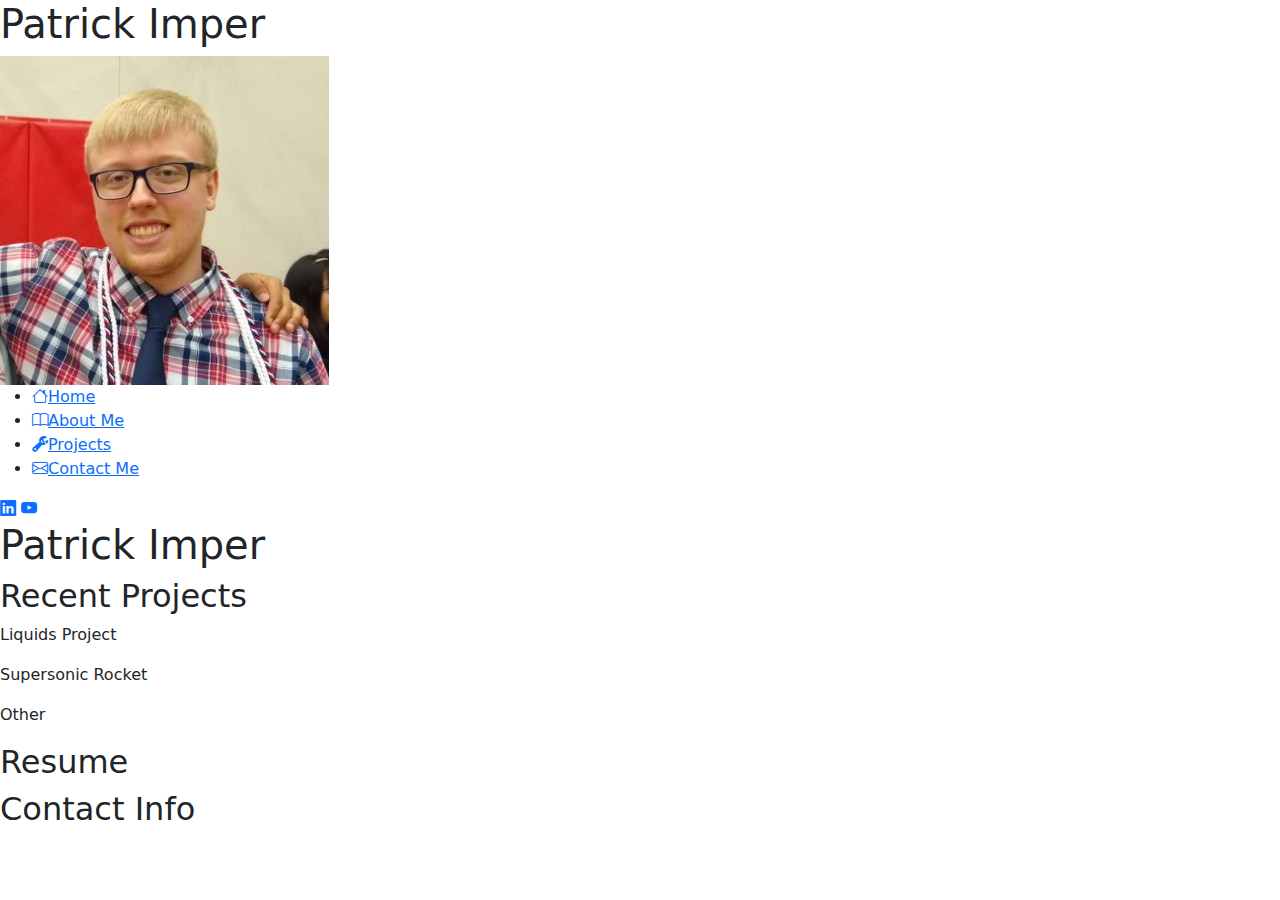
==== index.html @ b7984845 "a" ====
<!DOCTYPE html>
<html lang="en" dir="ltr">

  <!--Page Settings-->
  <head>
    <meta charset="utf-8">
    <meta content="width=device-width, initial-scale=1.0" name="viewport">

    <!-- Page Name-->
    <title>Patrick Imper Portfolio</title>

    <!-- ??? -->
    <meta content="" name="description">
    <meta content="" name="keywords">

    <!-- Main CSS -->
    <link href="css/website-style.css" rel="stylesheet">

    <!-- Prefab CSS Files -->
    <link href="assets/vendor/bootstrap/css/bootstrap.min.css" rel="stylesheet">
    <link href="assets/vendor/bootstrap-icons/bootstrap-icons.css" rel="stylesheet">

  </head>

  <!-- Begin Page Layout-->
  <body>

    <!-- Left Main Page Bar Header-->
    <header id="header">

      <!-- Name and Image -->
      <div class="header-body">
        <h1 class="header-name">Patrick Imper</h1>
        <img src="assets/images/profile-picture.jpg" class = "header-image">
      </div>

      <!-- Page Links Navigational Menu -->
      <nav id="menubar" class="header-menubar">
        <ul>
          <li><a href="index.html" class="header-menubar-home"><i class = "bi bi-house"></i>Home</a></li>
          <li><a href="#" class="header-menubar-aboutme"><i class = "bi bi-book"></i>About Me</a></li>
          <li><a href="#" class="header-menubar-projects"><i class = "bi bi-wrench-adjustable"></i>Projects</a></li>
          <li><a href="#" class="header-menubar-contactme"><i class = "bi bi-envelope"></i>Contact Me</a></li>
        </ul>
      </nav>

      <!-- Social-Media Navigational Links -->
      <div class="header-social-links">
        <a href="#"><i class = "bi bi-linkedin"></i></a>
        <a href="#"><i class = "bi bi-youtube"></i></a>
        <a href="#"><i class = "bi bi house"></i></a>
        <a href="#"><i class = "bi bi house"></i></a>
      </div>

    </header>

    <!-- Front Page Image Section -->
    <section id="frontpage-image" >
      <div class="frontpage-image">
        <h1>Patrick Imper</h1>
      </div>
    </section>

    <!-- Main Page Subsections -->
    <main id="main-text">
      <!-- Recent Projects Subsection-->
      <section id="recent-projects" class = "recent-projects">
        <h2>Recent Projects</h2>
        <!-- Liquids Project -->
        <div id = "liquids-project">
          <p>Liquids Project</p>
          <a href="liquidsproject.html" style=:"display:block" target="_blank"></a>
        </div>

        <!-- Supersonic Project -->
        <div id = "supersonic-project">
          <p>Supersonic Rocket</p>
          <a href="#" style=:"display:block" target="_blank"></a>
        </div>

        <!-- Other Project -->
        <div id = "other-project">
          <p>Other</p>
          <a href="#" style=:"display:block" target="_blank"></a>
        </div>
      </section>

      <!-- Resume -->
      <section id="resume" class = "resume">
        <h2>Resume</h2>
      </section>

      <!-- Contanct Info -->
      <section id="contact-info" class = "contact-info">
        <h2>Contact Info</h2>
      </section>

    </main>

    <!-- Prefab Javascript Files -->
    <script src="assets/vendor/bootstrap/js/bootstrap.bundle.min.js"></script>


  </body>

</html>
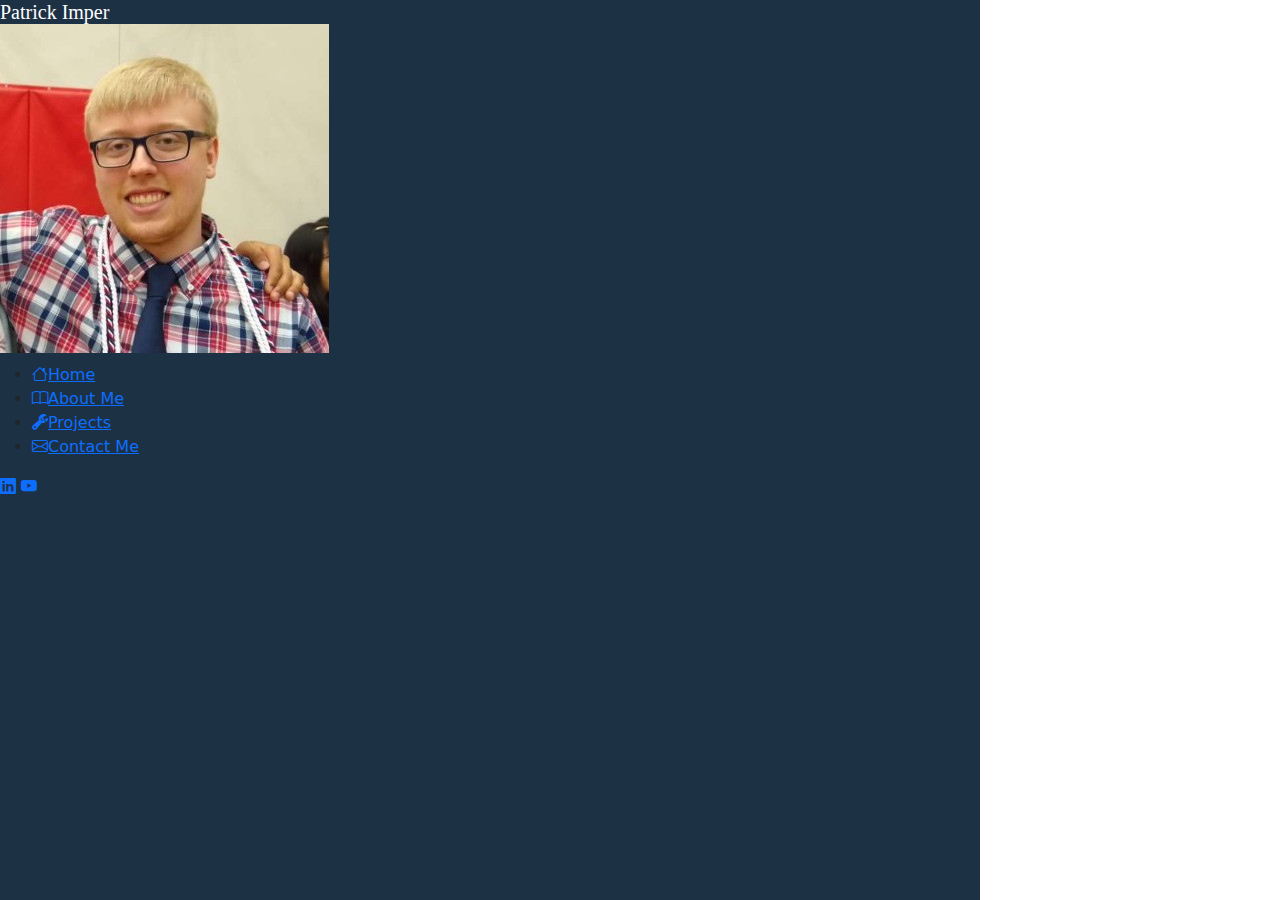
==== commit 1fb5ff6c: "Update index.html" ====
--- a/index.html
+++ b/index.html
@@ -14,7 +14,7 @@
     <meta content="" name="keywords">
 
     <!-- Main CSS -->
-    <link href="css/website-style.css" rel="stylesheet">
+    <link href="website-style.css" rel="stylesheet">
 
     <!-- Prefab CSS Files -->
     <link href="assets/vendor/bootstrap/css/bootstrap.min.css" rel="stylesheet">
--- a/website-style.css
+++ b/website-style.css
@@ -0,0 +1,73 @@
+
+
+body{
+  background-color: #4597DC;
+  font: Arial;
+}
+
+a{
+  color: #9CB3C6;
+  text-decoration: none;
+}
+
+a:hover{
+  color: #E7C2B3;
+  text-decoration: none;
+  text-shadow: 5px;
+}
+
+h1{
+  font-family: serif;
+}
+
+/* Left Main Page Bar CSS */
+#header{
+  position: fixed;
+  left: 0px;
+  top: 0px;
+  bottom: 0px;
+  right: 300px;
+  background-color: #1D3145
+}
+  #header .header-body h1{
+    font-family: cursive;
+    color: #FFFFFF;
+    font-size: 20px;
+    margin: auto;
+  }
+
+  #header .header-body img{
+    width: 50px auto;
+    margin: auto;
+    margin-bottom: 10px;
+  }
+
+  #header .menu-social-links{
+    margin: auto;
+  }
+
+#menubar{
+  margin: auto;
+}
+
+#menubar .header-menubar{
+  list-style: none;
+}
+
+/* Front Page Image CSS */
+#frontpage-image{
+  margin-left: 300px;
+}
+
+/* Main Page Body CSS */
+#main-text{
+  margin-left: 300px;
+}
+
+/* Liquids Project Image */
+#liquids-project{
+  content: url("assets/images/liquidsprojectimage.jpg");
+  width: 250px;
+  height: 150px;
+  vertical-align: middle;
+}
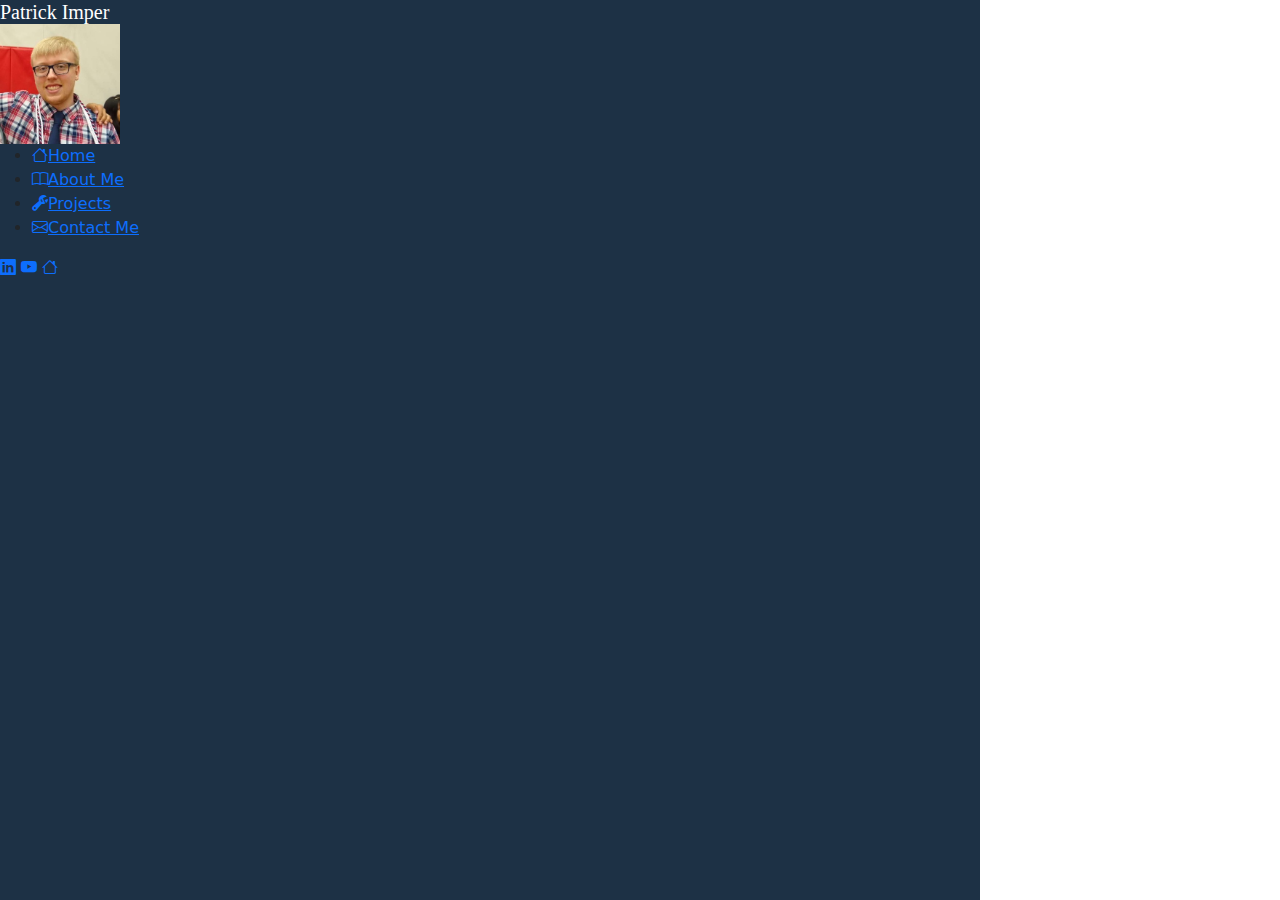
==== commit fdeaff12: "Update index.html" ====
--- a/index.html
+++ b/index.html
@@ -48,8 +48,7 @@
       <div class="header-social-links">
         <a href="#"><i class = "bi bi-linkedin"></i></a>
         <a href="#"><i class = "bi bi-youtube"></i></a>
-        <a href="#"><i class = "bi bi house"></i></a>
-        <a href="#"><i class = "bi bi house"></i></a>
+        <a href="#"><i class = "bi bi-house"></i></a>
       </div>
 
     </header>
--- a/website-style.css
+++ b/website-style.css
@@ -37,9 +37,8 @@
   }
 
   #header .header-body img{
-    width: 50px auto;
+    width: 120px;
     margin: auto;
-    margin-bottom: 10px;
   }
 
   #header .menu-social-links{
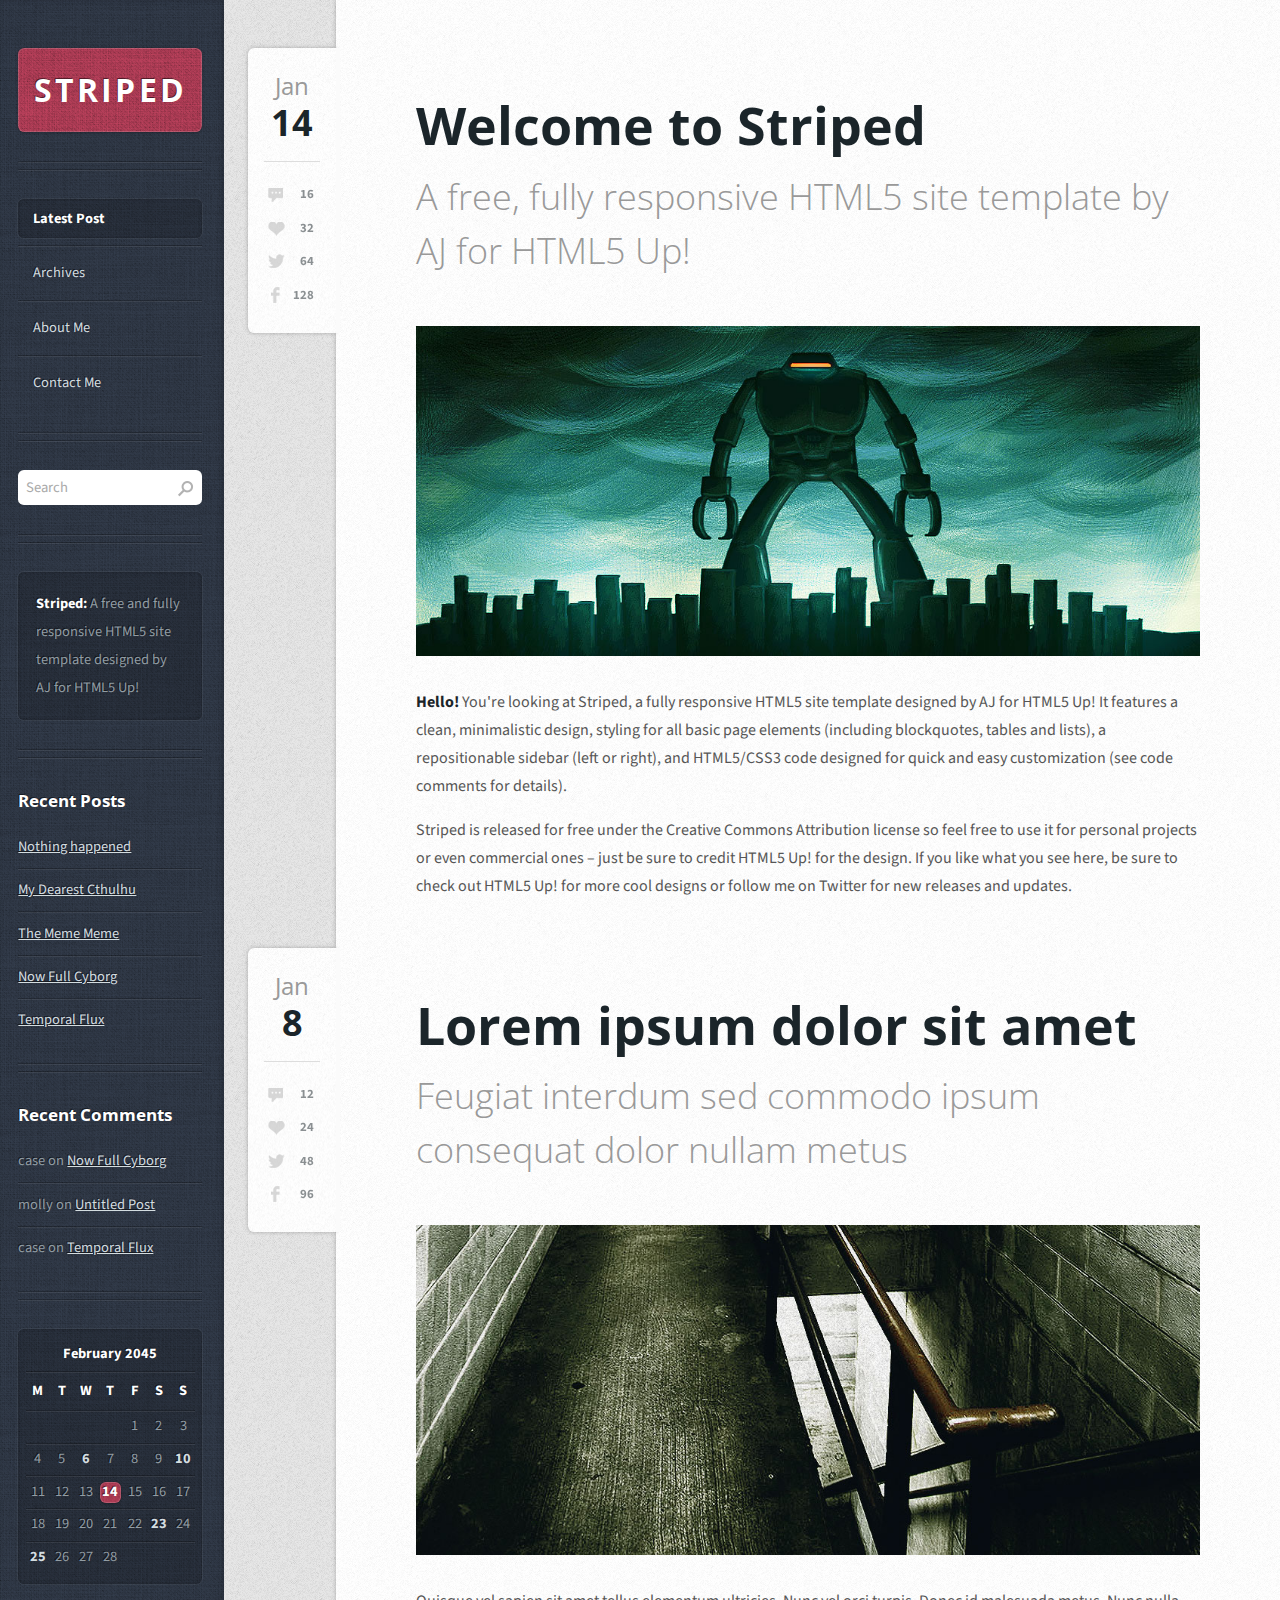
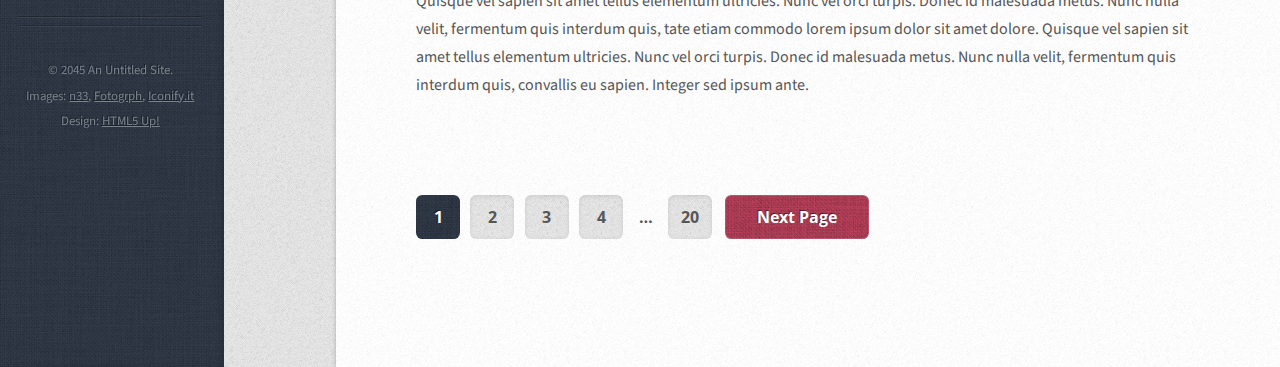
==== commit 928d314c: "a" ====
--- a/index.html
+++ b/index.html
@@ -1,105 +1,173 @@
-<!DOCTYPE html>
-<html lang="en" dir="ltr">
-
-  <!--Page Settings-->
-  <head>
-    <meta charset="utf-8">
-    <meta content="width=device-width, initial-scale=1.0" name="viewport">
-
-    <!-- Page Name-->
-    <title>Patrick Imper Portfolio</title>
-
-    <!-- ??? -->
-    <meta content="" name="description">
-    <meta content="" name="keywords">
-
-    <!-- Main CSS -->
-    <link href="website-style.css" rel="stylesheet">
-
-    <!-- Prefab CSS Files -->
-    <link href="assets/vendor/bootstrap/css/bootstrap.min.css" rel="stylesheet">
-    <link href="assets/vendor/bootstrap-icons/bootstrap-icons.css" rel="stylesheet">
-
-  </head>
-
-  <!-- Begin Page Layout-->
-  <body>
-
-    <!-- Left Main Page Bar Header-->
-    <header id="header">
-
-      <!-- Name and Image -->
-      <div class="header-body">
-        <h1 class="header-name">Patrick Imper</h1>
-        <img src="assets/images/profile-picture.jpg" class = "header-image">
-      </div>
-
-      <!-- Page Links Navigational Menu -->
-      <nav id="menubar" class="header-menubar">
-        <ul>
-          <li><a href="index.html" class="header-menubar-home"><i class = "bi bi-house"></i>Home</a></li>
-          <li><a href="#" class="header-menubar-aboutme"><i class = "bi bi-book"></i>About Me</a></li>
-          <li><a href="#" class="header-menubar-projects"><i class = "bi bi-wrench-adjustable"></i>Projects</a></li>
-          <li><a href="#" class="header-menubar-contactme"><i class = "bi bi-envelope"></i>Contact Me</a></li>
-        </ul>
-      </nav>
-
-      <!-- Social-Media Navigational Links -->
-      <div class="header-social-links">
-        <a href="#"><i class = "bi bi-linkedin"></i></a>
-        <a href="#"><i class = "bi bi-youtube"></i></a>
-        <a href="#"><i class = "bi bi-house"></i></a>
-      </div>
-
-    </header>
-
-    <!-- Front Page Image Section -->
-    <section id="frontpage-image" >
-      <div class="frontpage-image">
-        <h1>Patrick Imper</h1>
+<!DOCTYPE HTML>
+<html>
+<head>
+<title>Striped</title>
+<meta charset="utf-8">
+<link href="http://fonts.googleapis.com/css?family=Source+Sans+Pro:400,400italic,700|Open+Sans+Condensed:300,700" rel="stylesheet">
+<script src="js/jquery-1.8.3.min.js"></script>
+<script src="css/5grid/init.js?use=mobile,desktop,1200px,1000px&amp;mobileUI=1&amp;mobileUI.theme=none"></script>
+<noscript>
+<link rel="stylesheet" href="css/5grid/core.css">
+<link rel="stylesheet" href="css/5grid/core-desktop.css">
+<link rel="stylesheet" href="css/5grid/core-1200px.css">
+<link rel="stylesheet" href="css/5grid/core-noscript.css">
+<link rel="stylesheet" href="css/style.css">
+<link rel="stylesheet" href="css/style-desktop.css">
+<link rel="stylesheet" href="css/style-1200px.css">
+</noscript>
+</head>
+<body class="left-sidebar">
+<div id="wrapper">
+  <div id="content" class="mobileUI-main-content">
+    <div id="content-inner">
+      <article class="is-post is-post-excerpt">
+        <header>
+          <h2><a href="#">Welcome to Striped</a></h2>
+          <span class="byline">A free, fully responsive HTML5 site template by AJ for HTML5 Up!</span> </header>
+        <div class="info"> <span class="date"><span class="month">Jan<span>uary</span></span> <span class="day">14</span><span class="year">, 2045</span></span>
+          <ul class="stats">
+            <li><a href="#" class="link-icon24 link-icon24-1">16</a></li>
+            <li><a href="#" class="link-icon24 link-icon24-2">32</a></li>
+            <li><a href="#" class="link-icon24 link-icon24-3">64</a></li>
+            <li><a href="#" class="link-icon24 link-icon24-4">128</a></li>
+          </ul>
+        </div>
+        <a href="#" class="image image-full"><img src="images/n33-robot-invader.jpg" alt=""></a>
+        <p> <strong>Hello!</strong> You're looking at Striped, a fully responsive HTML5 site template designed by AJ for HTML5 Up! It features a clean, minimalistic design, styling for all basic page elements (including blockquotes, tables and lists), a repositionable sidebar (left or right), and HTML5/CSS3 code designed for quick and easy customization (see code comments for details). </p>
+        <p> Striped is released for free under the Creative Commons Attribution license so feel free to use it for personal projects or even commercial ones &ndash; just be sure to credit HTML5 Up! for the design. If you like what you see here, be sure to check out HTML5 Up! for more cool designs or follow me on Twitter for new releases and updates. </p>
+      </article>
+      <article class="is-post is-post-excerpt">
+        <header>
+          <h2><a href="#">Lorem ipsum dolor sit amet</a></h2>
+          <span class="byline">Feugiat interdum sed commodo ipsum consequat dolor nullam metus</span> </header>
+        <div class="info"> <span class="date"><span class="month">Jan<span>uary</span></span> <span class="day">8</span><span class="year">, 2045</span></span>
+          <ul class="stats">
+            <li><a href="#" class="link-icon24 link-icon24-1">12</a></li>
+            <li><a href="#" class="link-icon24 link-icon24-2">24</a></li>
+            <li><a href="#" class="link-icon24 link-icon24-3">48</a></li>
+            <li><a href="#" class="link-icon24 link-icon24-4">96</a></li>
+          </ul>
+        </div>
+        <a href="#" class="image image-full"><img src="images/fotogrph-dark-stairwell.jpg" alt=""></a>
+        <p> Quisque vel sapien sit amet tellus elementum ultricies. Nunc vel orci turpis. Donec id malesuada metus. Nunc nulla velit, fermentum quis interdum quis, tate etiam commodo lorem ipsum dolor sit amet dolore. Quisque vel sapien sit amet tellus elementum ultricies. Nunc vel orci turpis. Donec id malesuada metus. Nunc nulla velit, fermentum quis interdum quis, convallis eu sapien. Integer sed ipsum ante. </p>
+      </article>
+      <div class="pager">
+        <!--<a href="#" class="button previous">Previous Page</a>-->
+        <div class="pages"> <a href="#" class="active">1</a> <a href="#">2</a> <a href="#">3</a> <a href="#">4</a> <span>&hellip;</span> <a href="#">20</a> </div>
+        <a href="#" class="button next">Next Page</a> </div>
+    </div>
+  </div>
+  <div id="sidebar">
+    <div id="logo">
+      <h1 class="mobileUI-site-name">STRIPED</h1>
+    </div>
+    <nav id="nav" class="mobileUI-site-nav">
+      <ul>
+        <li class="current_page_item"><a href="#">Latest Post</a></li>
+        <li><a href="#">Archives</a></li>
+        <li><a href="#">About Me</a></li>
+        <li><a href="#">Contact Me</a></li>
+      </ul>
+    </nav>
+    <section class="is-search is-first">
+      <form method="post" action="#">
+        <input type="text" class="text" name="search" placeholder="Search">
+      </form>
+    </section>
+    <section class="is-text-style1">
+      <div class="inner">
+        <p> <strong>Striped:</strong> A free and fully responsive HTML5 site template designed by AJ for HTML5 Up! </p>
       </div>
     </section>
-
-    <!-- Main Page Subsections -->
-    <main id="main-text">
-      <!-- Recent Projects Subsection-->
-      <section id="recent-projects" class = "recent-projects">
-        <h2>Recent Projects</h2>
-        <!-- Liquids Project -->
-        <div id = "liquids-project">
-          <p>Liquids Project</p>
-          <a href="liquidsproject.html" style=:"display:block" target="_blank"></a>
-        </div>
-
-        <!-- Supersonic Project -->
-        <div id = "supersonic-project">
-          <p>Supersonic Rocket</p>
-          <a href="#" style=:"display:block" target="_blank"></a>
-        </div>
-
-        <!-- Other Project -->
-        <div id = "other-project">
-          <p>Other</p>
-          <a href="#" style=:"display:block" target="_blank"></a>
-        </div>
-      </section>
-
-      <!-- Resume -->
-      <section id="resume" class = "resume">
-        <h2>Resume</h2>
-      </section>
-
-      <!-- Contanct Info -->
-      <section id="contact-info" class = "contact-info">
-        <h2>Contact Info</h2>
-      </section>
-
-    </main>
-
-    <!-- Prefab Javascript Files -->
-    <script src="assets/vendor/bootstrap/js/bootstrap.bundle.min.js"></script>
-
-
-  </body>
-
-</html>
+    <section class="is-recent-posts">
+      <header>
+        <h2>Recent Posts</h2>
+      </header>
+      <ul>
+        <li><a href="#">Nothing happened</a></li>
+        <li><a href="#">My Dearest Cthulhu</a></li>
+        <li><a href="#">The Meme Meme</a></li>
+        <li><a href="#">Now Full Cyborg</a></li>
+        <li><a href="#">Temporal Flux</a></li>
+      </ul>
+    </section>
+    <section class="is-recent-comments">
+      <header>
+        <h2>Recent Comments</h2>
+      </header>
+      <ul>
+        <li>case on <a href="#">Now Full Cyborg</a></li>
+        <li>molly on <a href="#">Untitled Post</a></li>
+        <li>case on <a href="#">Temporal Flux</a></li>
+      </ul>
+    </section>
+    <section class="is-calendar">
+      <div class="inner">
+        <table>
+          <caption>
+          February 2045
+          </caption>
+          <thead>
+            <tr>
+              <th scope="col" title="Monday">M</th>
+              <th scope="col" title="Tuesday">T</th>
+              <th scope="col" title="Wednesday">W</th>
+              <th scope="col" title="Thursday">T</th>
+              <th scope="col" title="Friday">F</th>
+              <th scope="col" title="Saturday">S</th>
+              <th scope="col" title="Sunday">S</th>
+            </tr>
+          </thead>
+          <tbody>
+            <tr>
+              <td colspan="4" class="pad"><span>&nbsp;</span></td>
+              <td><span>1</span></td>
+              <td><span>2</span></td>
+              <td><span>3</span></td>
+            </tr>
+            <tr>
+              <td><span>4</span></td>
+              <td><span>5</span></td>
+              <td><a href="#">6</a></td>
+              <td><span>7</span></td>
+              <td><span>8</span></td>
+              <td><span>9</span></td>
+              <td><a href="#">10</a></td>
+            </tr>
+            <tr>
+              <td><span>11</span></td>
+              <td><span>12</span></td>
+              <td><span>13</span></td>
+              <td class="today"><a href="#">14</a></td>
+              <td><span>15</span></td>
+              <td><span>16</span></td>
+              <td><span>17</span></td>
+            </tr>
+            <tr>
+              <td><span>18</span></td>
+              <td><span>19</span></td>
+              <td><span>20</span></td>
+              <td><span>21</span></td>
+              <td><span>22</span></td>
+              <td><a href="#">23</a></td>
+              <td><span>24</span></td>
+            </tr>
+            <tr>
+              <td><a href="#">25</a></td>
+              <td><span>26</span></td>
+              <td><span>27</span></td>
+              <td><span>28</span></td>
+              <td class="pad" colspan="3"><span>&nbsp;</span></td>
+            </tr>
+          </tbody>
+        </table>
+      </div>
+    </section>
+    <div id="copyright">
+      <p> &copy; 2045 An Untitled Site.<br>
+        Images: <a href="http://n33.co">n33</a>, <a href="http://fotogrph.com">Fotogrph</a>, <a href="http://iconify.it">Iconify.it</a> Design: <a href="http://html5up.net/">HTML5 Up!</a> </p>
+    </div>
+  </div>
+</div>
+</body>
+</html>--- a/css/5grid/core.css
+++ b/css/5grid/core.css
@@ -0,0 +1,121 @@
+/*****************************************************************/
+/* 5grid 0.4.1 by n33.co | MIT+GPLv2 license licensed            */
+/* core.css: Core stylesheet                                     */
+/*****************************************************************/
+
+/**************************************************/
+/* Resets (by meyerweb.com/eric/tools/css/reset/) */
+/**************************************************/
+
+	html, body, div, span, applet, object, iframe, h1, h2, h3, h4, h5, h6, p, blockquote, pre, a, abbr, acronym, address, big, cite, code, del, dfn, em, img, ins, kbd, q, s, samp, small, strike, strong, sub, sup, tt, var, b, u, i, center, dl, dt, dd, ol, ul, li, fieldset, form, label, legend, table, caption, tbody, tfoot, thead, tr, th, td, article, aside, canvas, details, embed, figure, figcaption, footer, header, hgroup, menu, nav, output, ruby, section, summary, time, mark, audio, video {
+		margin: 0;
+		padding: 0;
+		border: 0;
+		font-size: 100%;
+		font: inherit;
+		vertical-align: baseline;
+	}
+
+	article, aside, details, figcaption, figure, footer, header, hgroup, menu, nav, section {
+		display: block;
+	}
+
+	body {
+		line-height: 1;
+	}
+
+	ol, ul {
+		list-style: none;
+	}
+
+	blockquote, q {
+		quotes: none;
+	}
+
+	blockquote:before, blockquote:after, q:before, q:after {
+		content: '';
+		content: none;
+	}
+
+	table {
+		border-collapse: collapse;
+		border-spacing: 0;
+	}
+
+/*********************/
+/* Grid              */
+/*********************/
+
+	.\35 grid .\31 2u { width: 100%; } .\35 grid .\31 1u { width: 91.5%; } .\35 grid .\31 0u { width: 83%; } .\35 grid .\39 u { width: 74.5%; } .\35 grid .\38 u { width: 66%; } .\35 grid .\37 u { width: 57.5%; } .\35 grid .\36 u { width: 49%; } .\35 grid .\35 u { width: 40.5%; } .\35 grid .\34 u { width: 32%; } .\35 grid .\33 u { width: 23.5%; } .\35 grid .\32 u { width: 15%; } .\35 grid .\31 u { width: 6.5%; }
+	
+	.\35 grid .\31 u, .\35 grid .\32 u, .\35 grid .\33 u, .\35 grid .\34 u, .\35 grid .\35 u, .\35 grid .\36 u, .\35 grid .\37 u, .\35 grid .\38 u, .\35 grid .\39 u, .\35 grid .\31 0u, .\35 grid .\31 1u, .\35 grid .\31 2u {
+		margin: 1% 0 1% 2%;
+		float: left;
+	}
+
+	.\35 grid:after {
+		content: '';
+		display: block;
+		clear: both;
+		height: 0;
+	}
+
+	.\35 grid-flush .\31 2u { width: 100% !important; } .\35 grid-flush .\31 1u { width: 91.6666666667% !important; } .\35 grid-flush .\31 0u { width: 83.3333333333% !important; } .\35 grid-flush .\39 u { width: 75% !important; } .\35 grid-flush .\38 u { width: 66.6666666667% !important; } .\35 grid-flush .\37 u { width: 58.3333333333% !important; } .\35 grid-flush .\36 u { width: 50% !important; } .\35 grid-flush .\35 u { width: 41.6666666667% !important; } .\35 grid-flush .\34 u { width: 33.3333333333% !important; } .\35 grid-flush .\33 u { width: 25% !important; } .\35 grid-flush .\32 u { width: 16.6666666667% !important; } .\35 grid-flush .\31 u { width: 8.3333333333% !important; }
+
+	.\35 grid-flush .\31 u, .\35 grid-flush .\32 u, .\35 grid-flush .\33 u, .\35 grid-flush .\34 u, .\35 grid-flush .\35 u, .\35 grid-flush .\36 u, .\35 grid-flush .\37 u, .\35 grid-flush .\38 u, .\35 grid-flush .\39 u, .\35 grid-flush .\31 0u, .\35 grid-flush .\31 1u, .\35 grid-flush .\31 2u {
+		margin: 0 !important;
+	}
+
+	.do-5grid .do-12u { width: 100%; } .do-5grid .do-11u { width: 91.5%; } .do-5grid .do-10u { width: 83%; } .do-5grid .do-9u { width: 74.5%; } .do-5grid .do-8u { width: 66%; } .do-5grid .do-7u { width: 57.5%; } .do-5grid .do-6u { width: 49%; } .do-5grid .do-5u { width: 40.5%; } .do-5grid .do-4u { width: 32%; } .do-5grid .do-3u { width: 23.5%; } .do-5grid .do-2u { width: 15%; } .do-5grid .do-1u { width: 6.5%; }
+	
+	.do-5grid .do-1u, .do-5grid .do-2u, .do-5grid .do-3u, .do-5grid .do-4u, .do-5grid .do-5u, .do-5grid .do-6u, .do-5grid .do-7u, .do-5grid .do-8u, .do-5grid .do-9u, .do-5grid .do-10u, .do-5grid .do-11u, .do-5grid .do-12u {
+		margin: 1% 0 1% 2%;
+		float: left;
+	}
+
+	.do-5grid:after {
+		content: '';
+		display: block;
+		clear: both;
+		height: 0;
+	}
+
+	.do-5grid-flush .do-12u { width: 100%; } .do-5grid-flush .do-11u { width: 91.6666666667%; } .do-5grid-flush .do-10u { width: 83.3333333333%; } .do-5grid-flush .do-9u { width: 75%; } .do-5grid-flush .do-8u { width: 66.6666666667%; } .do-5grid-flush .do-7u { width: 58.3333333333%; } .do-5grid-flush .do-6u { width: 50%; } .do-5grid-flush .do-5u { width: 41.6666666667%; } .do-5grid-flush .do-4u { width: 33.3333333333%; } .do-5grid-flush .do-3u { width: 25%; } .do-5grid-flush .do-2u { width: 16.6666666667%; } .do-5grid-flush .do-1u { width: 8.3333333333%; }
+
+	.do-5grid-flush .do-1u, .do-5grid-flush .do-2u, .do-5grid-flush .do-3u, .do-5grid-flush .do-4u, .do-5grid-flush .do-5u, .do-5grid-flush .do-6u, .do-5grid-flush .do-7u, .do-5grid-flush .do-8u, .do-5grid-flush .do-9u, .do-5grid-flush .do-10u, .do-5grid-flush .do-11u, .do-5grid-flush .do-12u {
+		margin: 0 !important;
+	}
+
+/*********************/
+/* Mobile            */
+/*********************/
+
+	#mobileUI-site-titlebar {
+		text-align: center;
+	}
+	
+	#mobileUI-site-nav-opener {
+		top: 0;
+		left: 0;
+	}
+	
+	#mobileUI-site-nav {
+	}
+
+		#mobileUI-site-nav-inner {
+		}
+	
+		.mobileUI-site-nav-link {
+			display: block;
+		}
+	
+		.mobileUI-site-nav-link .indent-1 { display: inline-block; width: 1em; }
+		.mobileUI-site-nav-link .indent-2 { display: inline-block; width: 2em; }
+		.mobileUI-site-nav-link .indent-3 { display: inline-block; width: 3em; }
+		.mobileUI-site-nav-link .indent-4 { display: inline-block; width: 4em; }
+		.mobileUI-site-nav-link .indent-5 { display: inline-block; width: 5em; }
+		.mobileUI-site-nav-link .indent-6 { display: inline-block; width: 6em; }
+		.mobileUI-site-nav-link .indent-7 { display: inline-block; width: 7em; }
+		.mobileUI-site-nav-link .indent-8 { display: inline-block; width: 8em; }
+		.mobileUI-site-nav-link .indent-9 { display: inline-block; width: 9em; }
+		.mobileUI-site-nav-link .indent-10 { display: inline-block; width: 10em; }--- a/css/5grid/core-desktop.css
+++ b/css/5grid/core-desktop.css
@@ -0,0 +1,31 @@
+/*****************************************************************/
+/* 5grid 0.4.1 by n33.co | MIT+GPLv2 license licensed            */
+/* core-desktop.css: Core (desktop) stylesheet                   */
+/*****************************************************************/
+
+.\35 grid .row:after { content: ''; display: block; clear: both; height: 0; } 
+.\35 grid .row > :first-child { margin-left: 0; } 
+.\35 grid .row:first-child > * { margin-top: 0; } 
+.\35 grid .row:last-child > * { margin-bottom: 0; }
+.\35 grid .offset-1u:first-child { margin-left: 8.5% !important; } 
+.\35 grid .offset-2u:first-child { margin-left: 17% !important; } 
+.\35 grid .offset-3u:first-child { margin-left: 25.5% !important; } 
+.\35 grid .offset-4u:first-child { margin-left: 34% !important; } 
+.\35 grid .offset-5u:first-child { margin-left: 42.5% !important; } 
+.\35 grid .offset-6u:first-child { margin-left: 51% !important; } 
+.\35 grid .offset-7u:first-child { margin-left: 59.5% !important; } 
+.\35 grid .offset-8u:first-child { margin-left: 68% !important; } 
+.\35 grid .offset-9u:first-child { margin-left: 76.5% !important; } 
+.\35 grid .offset-10u:first-child { margin-left: 85% !important; } 
+.\35 grid .offset-11u:first-child { margin-left: 93.5% !important; } 
+.\35 grid .offset-1u { margin-left: 10.5% !important; } 
+.\35 grid .offset-2u { margin-left: 19% !important; } 
+.\35 grid .offset-3u { margin-left: 27.5% !important; } 
+.\35 grid .offset-4u { margin-left: 36% !important; } 
+.\35 grid .offset-5u { margin-left: 44.5% !important; } 
+.\35 grid .offset-6u { margin-left: 53% !important; } 
+.\35 grid .offset-7u { margin-left: 61.5% !important; } 
+.\35 grid .offset-8u { margin-left: 70% !important; } 
+.\35 grid .offset-9u { margin-left: 78.5% !important; } 
+.\35 grid .offset-10u { margin-left: 87% !important; } 
+.\35 grid .offset-11u { margin-left: 95.5% !important; }--- a/css/5grid/core-1200px.css
+++ b/css/5grid/core-1200px.css
@@ -0,0 +1,13 @@
+/*****************************************************************/
+/* 5grid 0.4.1 by n33.co | MIT+GPLv2 license licensed            */
+/* core-1200px.css: 1200px                                       */
+/*****************************************************************/
+
+/*********************/
+/* 1200px            */
+/*********************/
+
+	.\35 grid-layout {
+		width: 1200px;
+		margin: 0 auto;
+	}--- a/css/5grid/core-noscript.css
+++ b/css/5grid/core-noscript.css
@@ -0,0 +1,64 @@
+/*****************************************************************/
+/* 5grid 0.4.1 by n33.co | MIT+GPLv2 license licensed            */
+/* noscript-1000px.css: Kludgey noscript stylesheet              */
+/*****************************************************************/
+
+/*********************/
+/* Base Grid         */
+/*********************/
+
+	.\35 grid-layout .\31 2u { width: 100%; } 
+	.\35 grid-layout .\31 1u { width: 91.5%; } 
+	.\35 grid-layout .\31 0u { width: 83%; } 
+	.\35 grid-layout .\39 u { width: 74.5%; } 
+	.\35 grid-layout .\38 u { width: 66%; }
+	.\35 grid-layout .\37 u { width: 57.5%; } 
+	.\35 grid-layout .\36 u { width: 49%; } 
+	.\35 grid-layout .\35 u { width: 40.5%; } 
+	.\35 grid-layout .\34 u { width: 32%; } 
+	.\35 grid-layout .\33 u { width: 23.5%; } 
+	.\35 grid-layout .\32 u { width: 15%; } 
+	.\35 grid-layout .\31 u { width: 6.5%; }
+
+	.\35 grid-layout .\31 u, .\35 grid-layout .\32 u, .\35 grid-layout .\33 u, .\35 grid-layout .\34 u, .\35 grid-layout .\35 u, .\35 grid-layout .\36 u, .\35 grid-layout .\37 u, .\35 grid-layout .\38 u, .\35 grid-layout .\39 u, .\35 grid-layout .\31 0u, .\35 grid-layout .\31 1u, .\35 grid-layout .\31 2u {
+		margin: 1% 0 1% 2%;
+		float: left;
+	}
+
+	.\35 grid-layout:after {
+		content: '';
+		display: block;
+		clear: both;
+		height: 0;
+	}
+
+/*********************/
+/* Desktop           */
+/*********************/
+
+	.\35 grid-layout .row:after { content: ''; display: block; clear: both; height: 0; } 
+	.\35 grid-layout .row > :first-child { margin-left: 0; } 
+	.\35 grid-layout .row:first-child > * { margin-top: 0; } 
+	.\35 grid-layout .row:last-child > * { margin-bottom: 0; }
+	.\35 grid-layout .offset-1u:first-child { margin-left: 8.5% !important; } 
+	.\35 grid-layout .offset-2u:first-child { margin-left: 17% !important; } 
+	.\35 grid-layout .offset-3u:first-child { margin-left: 25.5% !important; } 
+	.\35 grid-layout .offset-4u:first-child { margin-left: 34% !important; } 
+	.\35 grid-layout .offset-5u:first-child { margin-left: 42.5% !important; } 
+	.\35 grid-layout .offset-6u:first-child { margin-left: 51% !important; } 
+	.\35 grid-layout .offset-7u:first-child { margin-left: 59.5% !important; } 
+	.\35 grid-layout .offset-8u:first-child { margin-left: 68% !important; } 
+	.\35 grid-layout .offset-9u:first-child { margin-left: 76.5% !important; } 
+	.\35 grid-layout .offset-10u:first-child { margin-left: 85% !important; } 
+	.\35 grid-layout .offset-11u:first-child { margin-left: 93.5% !important; } 
+	.\35 grid-layout .offset-1u { margin-left: 10.5% !important; } 
+	.\35 grid-layout .offset-2u { margin-left: 19% !important; } 
+	.\35 grid-layout .offset-3u { margin-left: 27.5% !important; } 
+	.\35 grid-layout .offset-4u { margin-left: 36% !important; } 
+	.\35 grid-layout .offset-5u { margin-left: 44.5% !important; } 
+	.\35 grid-layout .offset-6u { margin-left: 53% !important; } 
+	.\35 grid-layout .offset-7u { margin-left: 61.5% !important; } 
+	.\35 grid-layout .offset-8u { margin-left: 70% !important; } 
+	.\35 grid-layout .offset-9u { margin-left: 78.5% !important; } 
+	.\35 grid-layout .offset-10u { margin-left: 87% !important; } 
+	.\35 grid-layout .offset-11u { margin-left: 95.5% !important; }--- a/css/style.css
+++ b/css/style.css
@@ -0,0 +1,724 @@
+/*
+	Striped 1.0 by HTML5 Up!
+	html5up.net | @n33co
+	Free for personal and commercial use under the CCA 3.0 license (html5up.net/license)
+*/
+
+/*********************************************************************************/
+/* Basic                                                                         */
+/*********************************************************************************/
+
+	*
+	{
+		-moz-box-sizing: border-box;
+		-webkit-box-sizing: border-box;
+		-o-box-sizing: border-box;
+		-ms-box-sizing: border-box;
+		box-sizing: border-box;
+	}
+
+	body, input, textarea
+	{
+		font-family: 'Source Sans Pro', sans-serif;
+		font-weight: 400;
+		color: #565656;
+	}
+
+	body
+	{
+		background-color: #e8e8e8;
+		background-image: url('images/bg2.png');
+	}
+
+	a
+	{
+		color: #c94663;
+	}
+
+	strong, b
+	{
+		font-weight: 700;
+		color: #1b252a;
+	}
+
+	h2,h3,h4,h5,h6
+	{
+		font-family: 'Open Sans Condensed', sans-serif;
+		font-weight: 700;
+		color: #1b252a;
+	}
+
+	h2 a, h4 a, h5 a, h6 a
+	{
+		text-decoration: none;
+		color: inherit;
+	}
+	
+	.byline
+	{
+		font-family: 'Open Sans Condensed', sans-serif;
+		font-weight: 300;
+		display: block;
+		margin-top: 1em;
+		color: #999;
+	}
+	
+	header
+	{
+		margin: 0 0 2em 0;
+	}
+	
+	blockquote
+	{
+		border-left: solid 5px #ddd;
+		padding: 1em 0 1em 2em;
+		font-style: italic;
+	}
+	
+	em, i
+	{
+		font-style: italic;
+	}
+	
+	hr
+	{
+		border: 0;
+		border-top: solid 1px #ddd;
+		padding: 1.5em 0 0 0;
+		margin: 1.75em 0 0 0;
+	}
+	
+	sub
+	{
+		position: relative;
+		top: 0.5em;
+		font-size: 0.8em;
+	}
+	
+	sup
+	{
+		position: relative;
+		top: -0.5em;
+		font-size: 0.8em;
+	}
+	
+	table
+	{
+		width: 100%;
+	}
+	
+	table.style1
+	{
+	}
+	
+		table.style1 tbody tr:nth-child(2n+2)
+		{
+			background: #f4f4f4;
+		}
+		
+		table.style1 td
+		{
+			padding: 0.5em 1em 0.5em 1em;
+		}
+		
+		table.style1 th
+		{
+			text-align: left;
+			font-weight: 700;
+			padding: 0.75em 1em 0.75em 1em;
+		}
+	
+		table.style1 thead
+		{
+			border-bottom: solid 1px #ddd;
+		}
+		
+		table.style1 tfoot
+		{
+			border-top: solid 1px #ddd;
+			background: #eee;
+		}
+		
+		table.style1 tbody
+		{
+		}
+
+	form
+	{
+	}
+	
+		form input,
+		form select,
+		form textarea
+		{
+			border-radius: 0.4em;
+			-webkit-appearance: none;
+			border: solid 1px #ddd;
+			padding: 0.5em;
+			width: 100%;
+		}
+
+		form input:focus,
+		form textarea:focus
+		{
+			box-shadow: 0px 0px 2px 2px #c94663;
+		}
+
+		form ::-webkit-input-placeholder
+		{
+			color: #aaa;
+		}
+
+		form :-moz-placeholder
+		{
+			color: #aaa;
+		}
+
+		form ::-moz-placeholder
+		{
+			color: #aaa;
+		}
+
+		form :-ms-input-placeholder
+		{
+			color: #aaa;
+		}
+		
+	br.clear
+	{
+		clear: both;
+	}
+	
+	p, ul, ol, dl, table
+	{
+		margin-bottom: 1em;
+	}
+	
+	section,
+	article
+	{
+		margin-bottom: 3em;
+	}
+	
+	section > :last-child,
+	article > :last-child
+	{
+		margin-bottom: 0;
+	}
+
+	section > .inner > :last-child,
+	article > .inner > :last-child
+	{
+		margin-bottom: 0;
+	}
+
+	section:last-child,
+	article:last-child
+	{
+		margin-bottom: 0;
+	}
+
+	.image
+	{
+		display: inline-block;
+	}
+	
+		.image img
+		{
+			display: block;
+			width: 100%;
+		}
+
+	.image-full
+	{
+		display: block;
+		width: 100%;
+		margin: 0 0 2em 0;
+	}
+	
+	.image-left
+	{
+		float: left;
+		margin: 0 2em 2em 0;
+	}
+	
+	.image-centered
+	{
+		display: block;
+		margin: 0 0 2em 0;
+	}
+
+		.image-centered img
+		{
+			margin: 0 auto;
+			width: auto;
+		}
+		
+	.button
+	{
+		background-color: #c94663;
+		background-image: url('images/bg1.png');
+		border-radius: 0.4em;
+		text-align: center;
+		box-shadow: inset 0px 0px 0px 1px rgba(255,255,255,0.15);
+		color: #fff;
+		font-family: 'Open Sans Condensed', sans-serif;
+		font-weight: 700;
+		text-decoration: none;
+		-moz-transition: background-color .25s ease-in-out, color .25s ease-in-out;
+		-webkit-transition: background-color .25s ease-in-out, color .25s ease-in-out;
+		-o-transition: background-color .25s ease-in-out, color .25s ease-in-out;
+		-ms-transition: background-color .25s ease-in-out, color .25s ease-in-out;
+		transition: background-color .25s ease-in-out, color .25s ease-in-out;
+		text-shadow: -1px -1px 0px rgba(0,0,0,0.5);
+	}
+
+		span.button
+		{
+			opacity: 0.35;
+			cursor: default;
+		}
+
+		a.button:hover,
+		input.button:hover
+		{
+			background-color: #d95673;
+		}
+		
+		a.button:active,
+		input.button:active
+		{
+			background-color: #b93653;
+		}
+	
+		.button-alt
+		{
+			background-color: #364050;
+			background-image: url('images/bg1.png');
+		}
+
+			a.button-alt:hover,
+			input.button-alt:hover
+			{
+				background-color: #465060;
+			}
+			
+			a.button-alt:active,
+			input.button-alt:active
+			{
+				background-color: #263040;
+			}
+	
+		.button-small
+		{
+		}
+		
+		.button-big
+		{
+		}
+		
+		.button-huge
+		{
+		}
+
+	ul.style1
+	{
+		list-style: disc;
+		padding-left: 1em;
+	}
+	
+		ul.style1 li
+		{
+			padding-left: 0.5em;
+		}
+	
+	ol.style1
+	{
+		list-style: decimal;
+		padding-left: 1.25em;
+	}
+
+		ol.style1 li
+		{
+			padding-left: 0.25em;
+		}
+
+	.link-icon24
+	{
+		position: relative;
+		padding-left: 30px;
+	}
+	
+		.link-icon24:before
+		{
+			content: '';
+			display: block;
+			position: absolute;
+			left: 0;
+			top: 50%;
+			margin-top: -12px;
+			width: 24px;
+			height: 24px;
+			background-image: url('images/sprites.png');
+		}
+	
+		.link-icon24-1:before		{ background-position: 0px 0px; }
+		.link-icon24-2:before		{ background-position: -24px 0px; }
+		.link-icon24-3:before		{ background-position: -48px 0px; }
+		.link-icon24-4:before		{ background-position: -72px 0px; }
+		.link-icon24-5:before		{ background-position: -96px 0px; }
+
+	.pager
+	{
+	}
+	
+		.pager .pages
+		{
+			display: inline-block;
+			font-family: 'Open Sans Condensed', sans-serif;
+			font-weight: 700;
+		}
+		
+			.pager .pages span
+			{
+				display: inline-block;
+				width: 1.5em;
+				text-align: center;
+				margin: 0 0.4em 0 0;
+			}
+	
+			.pager .pages a
+			{
+				cursor: pointer;
+				display: inline-block;
+				text-align: center;
+				text-decoration: none;
+				color: inherit;
+				background-color: #e8e8e8;
+				background-image: url('images/bg2.png');
+				color: #565656;
+				margin: 0 0.4em 0 0;
+				border-radius: 0.4em;
+				-moz-transition: background-color .25s ease-in-out;
+				-webkit-transition: background-color .25s ease-in-out;
+				-o-transition: background-color .25s ease-in-out;
+				-ms-transition: background-color .25s ease-in-out;
+				transition: background-color .25s ease-in-out;
+				box-shadow: inset 0 0.075em 0.25em 0 rgba(0,0,0,0.1);
+			}
+		
+			.pager .pages a:hover
+			{
+				background-color: #dadada;
+			}
+
+			.pager .pages a.active
+			{
+				background-color: #364050;
+				background-image: url('images/bg1.png');
+				color: #fff;
+				box-shadow: none;
+				text-shadow: -1px -1px 0px rgba(0,0,0,0.5);
+			}
+
+/*********************************************************************************/
+/* Section/Article Types                                                         */
+/*********************************************************************************/
+
+	.is-calendar
+	{
+	}
+
+		.is-calendar .inner
+		{
+			position: relative;
+			background-color: #272E39;
+			background-color: rgba(0,0,0,0.15);
+			border-radius: 0.4em;
+			padding: 0.75em 0.5em 0.75em 0.5em;
+			box-shadow: 0 0 0 1px rgba(255,255,255,0.05), inset 0 0 0.25em 0 rgba(0,0,0,0.25);
+		}
+		
+		.is-calendar caption
+		{
+			font-weight: 700;
+			color: #fff;
+			margin: 0 0 0.25em 0;
+		}
+
+		.is-calendar table
+		{
+			margin: 0 auto;
+		}
+
+		.is-calendar tr
+		{
+		}
+
+		.is-calendar td,
+		.is-calendar th
+		{
+			cursor: default;
+			padding: 0.35em 0 0.35em 0;
+			border-top: solid 1px rgba(0,0,0,0.25);
+			box-shadow: inset 0px 1px 0px 0px rgba(255,255,255,0.075);
+		}
+
+		.is-calendar th
+		{
+			font-weight: 700;
+			color: #fff;
+		}
+		
+		.is-calendar td a,
+		.is-calendar td span
+		{
+			display: block;
+			margin: 0 auto;
+			width: 1.5em;
+			height: 1.5em;
+			text-align: center;
+			line-height: 1.4em;
+			border-radius: 0.4em;
+			-moz-transition: background-color .25s ease-in-out;
+			-webkit-transition: background-color .25s ease-in-out;
+			-o-transition: background-color .25s ease-in-out;
+			-ms-transition: background-color .25s ease-in-out;
+			transition: background-color .25s ease-in-out;
+			text-decoration: none;
+		}
+
+		.is-calendar td a
+		{
+			color: #fff;
+			font-weight: 700;
+		}
+
+		.is-calendar td a:hover
+		{
+			background-color: rgba(200,225,255,0.1);
+			color: #fff;
+		}
+		
+		.is-calendar td.today a
+		{
+			background-color: #c94663;
+			background-image: url('images/bg1.png');
+			box-shadow: inset 0px 0px 0px 1px rgba(255,255,255,0.15), 0 0.025em 0.15em 0em rgba(0,0,0,0.25);
+			color: #fff !important;
+		}
+		
+	.is-post
+	{
+		position: relative;
+	}
+	
+		.is-post .info
+		{
+		}
+		
+			.is-post .info .stats
+			{
+				margin: 0;
+			}
+			
+			.is-post .info .stats a
+			{
+				font-size: 0.8em;
+				text-decoration: none;
+				color: #1b252a;
+				font-weight: 700;
+			}
+	
+	.is-recent-posts,
+	.is-recent-comments
+	{
+	}
+
+		.is-recent-posts li,
+		.is-recent-comments li
+		{
+			border-top: solid 1px rgba(0,0,0,0.25);
+			box-shadow: inset 0px 1px 0px 0px rgba(255,255,255,0.075);
+			padding: 0.5em 0 0.5em 0;
+		}
+
+		.is-recent-posts li:first-child,
+		.is-recent-comments li:first-child
+		{
+			border-top: 0;
+			box-shadow: none;
+			padding-top: 0;
+		}
+
+		.is-recent-posts li:last-child,
+		.is-recent-comments li:last-child
+		{
+			padding-bottom: 0;
+		}
+
+	.is-search
+	{
+	}
+
+		.is-search form
+		{
+			position: relative;
+		}
+	
+		.is-search input
+		{
+			position: relative;
+			padding-right: 34px;
+		}
+		
+			.is-search form:after
+			{
+				content: '';
+				display: block;
+				position: absolute;
+				top: 50%;
+				right: 4px;
+				margin-top: -12px;
+				width: 24px;
+				height: 24px;
+				background-image: url('images/sprites.png');
+				background-position: -96px 0px;
+			}
+
+	.is-text-style1
+	{
+	}
+
+		.is-text-style1 .inner
+		{
+			position: relative;
+			background-color: #272E39;
+			background-color: rgba(0,0,0,0.15);
+			border-radius: 0.4em;
+			padding: 1.25em;
+			box-shadow: 0 0 0 1px rgba(255,255,255,0.05), inset 0 0 0.25em 0 rgba(0,0,0,0.25);
+		}	
+
+/*********************************************************************************/
+/* Wrapper                                                                       */
+/*********************************************************************************/
+
+	#wrapper
+	{
+		position: relative;
+	}
+
+/*********************************************************************************/
+/* Sidebar                                                                       */
+/*********************************************************************************/
+
+	#sidebar
+	{
+		background-color: #364050;
+		background-image: url('images/bg1.png');
+		color: #929da4;
+		text-shadow: -1px -1px 0px rgba(0,0,0,0.5);
+	}
+
+		#sidebar form input,
+		#sidebar form select,
+		#sidebar form textarea
+		{
+			border: 0;
+		}
+
+		#sidebar section,
+		#sidebar nav
+		{
+			position: relative;
+		}
+
+			#sidebar section:before,
+			#sidebar nav:before
+			{
+				content: '';
+				border-top: solid 1px;
+				border-bottom: solid 1px;
+				border-color: #171E29;
+				border-color: rgba(0,0,0,0.25);
+				box-shadow: inset 0px 1px 0px 0px rgba(255,255,255,0.075), 0px 1px 0px 0px rgba(255,255,255,0.075);
+				display: block;
+			}
+	
+		#sidebar strong, #sidebar b
+		{
+			color: #fff;
+		}
+	
+		#sidebar a
+		{
+			color: #d4dde0;
+		}
+		
+		#sidebar h2,
+		#sidebar h3,
+		#sidebar h4,
+		#sidebar h5,
+		#sidebar h6
+		{
+			color: #fff;
+		}
+		
+/*********************************************************************************/
+/* Content                                                                       */
+/*********************************************************************************/
+		
+	#content
+	{
+		position: relative;
+		background-color: #fff;
+	}
+	
+		#content:after
+		{
+			content: '';
+			display: block;
+			position: absolute;
+			left: 0;
+			top: 0;
+			width: 100%;
+			height: 100%;
+			background-image: url('images/bg2.png');
+			opacity: 0.5;
+		}
+	
+	#content-inner
+	{
+		position: relative;
+		z-index: 1;
+	}
+
+/*********************************************************************************/
+/* Copyright                                                                     */
+/*********************************************************************************/
+
+	#copyright
+	{
+	}
+
+		#copyright p
+		{
+			opacity: 0.75;
+		}
+
+		#copyright a
+		{
+			color: inherit !important;
+		}
+
+		#copyright:before
+		{
+			content: '';
+			border-top: solid 1px;
+			border-bottom: solid 1px;
+			border-color: #171E29;
+			border-color: rgba(0,0,0,0.25);
+			box-shadow: inset 0px 1px 0px 0px rgba(255,255,255,0.075), 0px 1px 0px 0px rgba(255,255,255,0.075);
+			display: block;
+		}--- a/css/style-desktop.css
+++ b/css/style-desktop.css
@@ -0,0 +1,300 @@
+/*
+	Striped 1.0 by HTML5 Up!
+	html5up.net | @n33co
+	Free for personal and commercial use under the CCA 3.0 license (html5up.net/license)
+*/
+
+/*********************************************************************************/
+/* Basic                                                                         */
+/*********************************************************************************/
+
+	html
+	{
+		height: 100%;
+	}
+
+	input, textarea
+	{
+	}
+
+	body
+	{
+		line-height: 1.75em;
+		height: 100%;
+	}
+	
+	h2
+	{
+		font-size: 1.2em;
+	}
+
+	h3, h4, h5, h6
+	{
+		font-size: 1em;
+	}
+
+	.button
+	{
+		display: inline-block;
+		padding: 0.5em 2em 0.5em 2em;
+	}
+	
+		.button-small
+		{
+			font-size: 0.85em;
+			padding: 0.35em 1.5em 0.35em 1.5em;
+		}
+	
+		.button-big
+		{
+			font-size: 1.25em;
+			padding: 0.75em 2em 0.75em 2em;
+		}
+	
+		.button-huge
+		{
+			font-size: 1.5em;
+			padding: 0.75em 2em 0.75em 2em;
+		}
+
+	.pager
+	{
+		padding: 3em 0 0 0;
+	}
+
+		.pager .pages
+		{
+		}
+
+		.pager .previous
+		{
+			margin-right: 0.6em;
+		}
+
+		.pager .next
+		{
+			margin-left: 0.2em;
+		}
+
+		.pager .pages a
+		{
+			width: 2.75em;
+			height: 2.75em;
+			line-height: 2.75em;
+		}
+		
+		.pager .button
+		{
+			height: 2.75em;
+			padding-top: 0;
+			padding-bottom: 0;
+			line-height: 2.75em;
+		}
+
+/*********************************************************************************/
+/* Section/Article Types                                                         */
+/*********************************************************************************/
+
+	.is-post
+	{
+	}
+
+		.is-post .info
+		{
+		}
+
+			.is-post .info .stats
+			{
+			}
+			
+				.is-post .info .stats li a
+				{
+					border-radius: 0.4em;
+					opacity: 0.5;
+					-moz-transition: opacity .25s ease-in-out, background-color .25s ease-in-out;
+					-webkit-transition: opacity .25s ease-in-out, background-color .25s ease-in-out;
+					-o-transition: opacity .25s ease-in-out, background-color .25s ease-in-out;
+					-ms-transition: opacity .25s ease-in-out, background-color .25s ease-in-out;
+					transition: opacity .25s ease-in-out, background-color .25s ease-in-out;
+				}
+
+					.is-post .info .stats li:hover a
+					{
+						background-color: #f4f4f4;
+						opacity: 1.0;
+					}
+		
+/*********************************************************************************/
+/* Logo                                                                          */
+/*********************************************************************************/
+
+	#logo
+	{
+		background-color: #c94663;
+		background-image: url('images/bg1.png');
+		padding: 1.75em 0.5em 1.75em 0.5em;
+		border-radius: 0.4em;
+		text-align: center;
+		box-shadow: inset 0px 0px 0px 1px rgba(255,255,255,0.15), 0 0.025em 0.15em 0em rgba(0,0,0,0.25);
+	}
+
+		#logo h1
+		{
+			font-family: 'Open Sans Condensed', sans-serif;
+			font-weight: 700;
+			color: #fff;
+			font-size: 2em;
+			letter-spacing: 0.1em;
+		}
+
+/*********************************************************************************/
+/* Nav                                                                           */
+/*********************************************************************************/
+
+	#nav
+	{
+	}
+
+		#nav > ul > li > ul
+		{
+			display: none;
+		}
+
+		#nav ul
+		{
+			margin: 0;
+		}
+
+		#nav li
+		{
+			border-top: solid 1px rgba(0,0,0,0.25);
+			box-shadow: inset 0px 1px 0px 0px rgba(255,255,255,0.075);
+			padding: 0.5em 0 0.5em 0;
+		}
+		
+		#nav li:first-child
+		{
+			border: 0;
+			box-shadow: none;
+			padding-top: 0;
+		}
+
+		#nav li:last-child
+		{
+			padding-bottom: 0;
+		}
+
+		#nav li a
+		{
+			display: block;
+			padding: 0.4em 1em 0.4em 1em;
+			text-decoration: none;
+			border-radius: 0.4em;
+			outline: 0;
+			-moz-transition: background-color .25s ease-in-out, color .25s ease-in-out;
+			-webkit-transition: background-color .25s ease-in-out, color .25s ease-in-out;
+			-o-transition: background-color .25s ease-in-out, color .25s ease-in-out;
+			-ms-transition: background-color .25s ease-in-out, color .25s ease-in-out;
+			transition: background-color .25s ease-in-out, color .25s ease-in-out;
+		}
+
+		#nav li.current_page_item a
+		{
+			background-color: #272E39 !important;
+			background-color: rgba(0,0,0,0.15) !important;
+			box-shadow: 0 0 0 1px rgba(255,255,255,0.05), inset 0 0 0.25em 0 rgba(0,0,0,0.25);
+			font-weight: 700;
+			color: #fff;
+		}
+
+		#nav li:hover a
+		{
+			background-color: rgba(200,225,255,0.1);
+			color: #fff;
+		}
+
+/*********************************************************************************/
+/* Sidebar                                                                       */
+/*********************************************************************************/
+		
+	#sidebar
+	{
+		position: absolute;
+		top: 0;
+		width: 14em; /* = whatever you want */
+		padding: 3em 1.35em 1em 1.15em;
+		box-shadow: inset -0.1em 0em 0.35em 0em rgba(0,0,0,0.15);
+		height: 100%;
+	}
+	
+		body.left-sidebar #sidebar
+		{
+			left: 0;
+		}
+	
+		body.right-sidebar #sidebar
+		{
+			right: 0;
+		}
+
+		#sidebar header
+		{
+			margin: 0 0 1.25em 0;
+		}
+	
+		#sidebar section,
+		#sidebar nav
+		{
+			margin: 2em 0 0 0;
+			font-size: 0.9em;
+		}
+		
+			#sidebar section:before,
+			#sidebar nav:before
+			{
+				height: 0.5em;
+				margin: 0 0 2em 0;
+			}
+	
+/*********************************************************************************/
+/* Content                                                                       */
+/*********************************************************************************/
+		
+	#content
+	{
+		height: 100%;
+		box-shadow: 0 0 0.25em 0em rgba(0,0,0,0.25);
+	}
+
+	#content-inner
+	{
+		/*
+			This sets an upper limit to the width of your page content. Prevents
+			it from looking insane on super wide displays. By default I've set it
+			to the width of the sample post images, but you can change it to
+			whatever you like (or remote it entirely).
+		*/
+		max-width: 1038px;
+	}
+
+/*********************************************************************************/
+/* Copyright                                                                     */
+/*********************************************************************************/
+
+	#copyright
+	{
+		margin: 2em 0 0 0;
+		text-align: center;
+	}
+
+		#copyright p
+		{
+			font-size: 0.8em;
+			line-height: 2em;
+		}
+	
+		#copyright:before
+		{
+			height: 0.5em;
+			margin: 0 0 2em 0;
+		}--- a/css/style-1200px.css
+++ b/css/style-1200px.css
@@ -0,0 +1,149 @@
+/*
+	Striped 1.0 by HTML5 Up!
+	html5up.net | @n33co
+	Free for personal and commercial use under the CCA 3.0 license (html5up.net/license)
+*/
+
+/*********************************************************************************/
+/* Basic                                                                         */
+/*********************************************************************************/
+
+	body
+	{
+		min-width: 1200px;
+	}
+	
+	input, textarea
+	{
+		font-size: 11pt;
+	}
+
+	body
+	{
+		font-size: 12pt;
+	}
+
+/*********************************************************************************/
+/* Section/Article Types                                                         */
+/*********************************************************************************/
+
+	.is-post
+	{
+	}
+	
+		.is-post h2
+		{
+			font-size: 3.25em;
+			line-height: 1.25em;
+		}
+
+		.is-post header
+		{
+			padding: 2.75em 0 0 0;
+			margin: 0 0 3em 0;
+		}
+
+		.is-post .byline
+		{
+			font-size: 2.25em;
+			line-height: 1.5em;
+			position: relative;
+			top: -0.65em;
+			margin-bottom: -0.65em;
+		}
+
+		.is-post .info
+		{
+			position: absolute;
+			width: 5.5em;
+			overflow: hidden;
+			background-color: #fff;
+			left: -10.5em;
+			top: 0;
+			padding: 1.5em 1em 1.5em 1em;
+			border-top-left-radius: 0.4em;
+			border-bottom-left-radius: 0.4em;
+			box-shadow: 0.25em 0 0 0 #fbfbfb, 0 0 0.25em 0em rgba(0,0,0,0.25);
+		}
+
+			.is-post .info:after
+			{
+				content: '';
+				display: block;
+				position: absolute;
+				left: 0;
+				top: 0;
+				width: 100%;
+				height: 100%;
+				background-image: url('images/bg2.png');
+				opacity: 0.5;
+				z-index: 0;
+			}
+
+			.is-post .info .date
+			{
+				position: relative;
+				z-index: 1;
+				font-family: 'Open Sans Condensed', sans-serif;
+				font-weight: 400;
+				text-align: center;
+				display: block;
+				font-size: 1.5em;
+				color: #999;
+				border-bottom: solid 1px #ddd;
+				padding: 0 0 1em 0;
+				margin: 0 0 0.75em 0;
+			}
+
+				.is-post .info .date .year,
+				.is-post .info .date .month span
+				{
+					display: none;
+				}
+			
+				.is-post .info .date .day
+				{
+					display: block;
+					margin: 0.25em 0 0 0;
+					font-size: 1.5em;
+					font-weight: 700;
+					color: #1b252a;
+				}
+		
+			.is-post .info .stats
+			{
+				position: relative;
+				z-index: 1;
+			}
+			
+				.is-post .info .stats li
+				{
+					margin: 0.35em 0 0 0;
+				}
+				
+				.is-post .info .stats li a
+				{
+					display: block;
+					text-align: right;
+					padding: 0 0.5em 0 0.5em;
+				}
+
+/*********************************************************************************/
+/* Content                                                                       */
+/*********************************************************************************/
+		
+	#content
+	{
+		padding: 3em 5em 8em 5em;
+	}
+
+		body.left-sidebar #content
+		{
+			margin-left: 21em; /* = sidebar width + 7 */
+		}
+		
+		body.right-sidebar #content
+		{
+			margin-right: 14em; /* = sidebar width */
+			margin-left: 7em;
+		}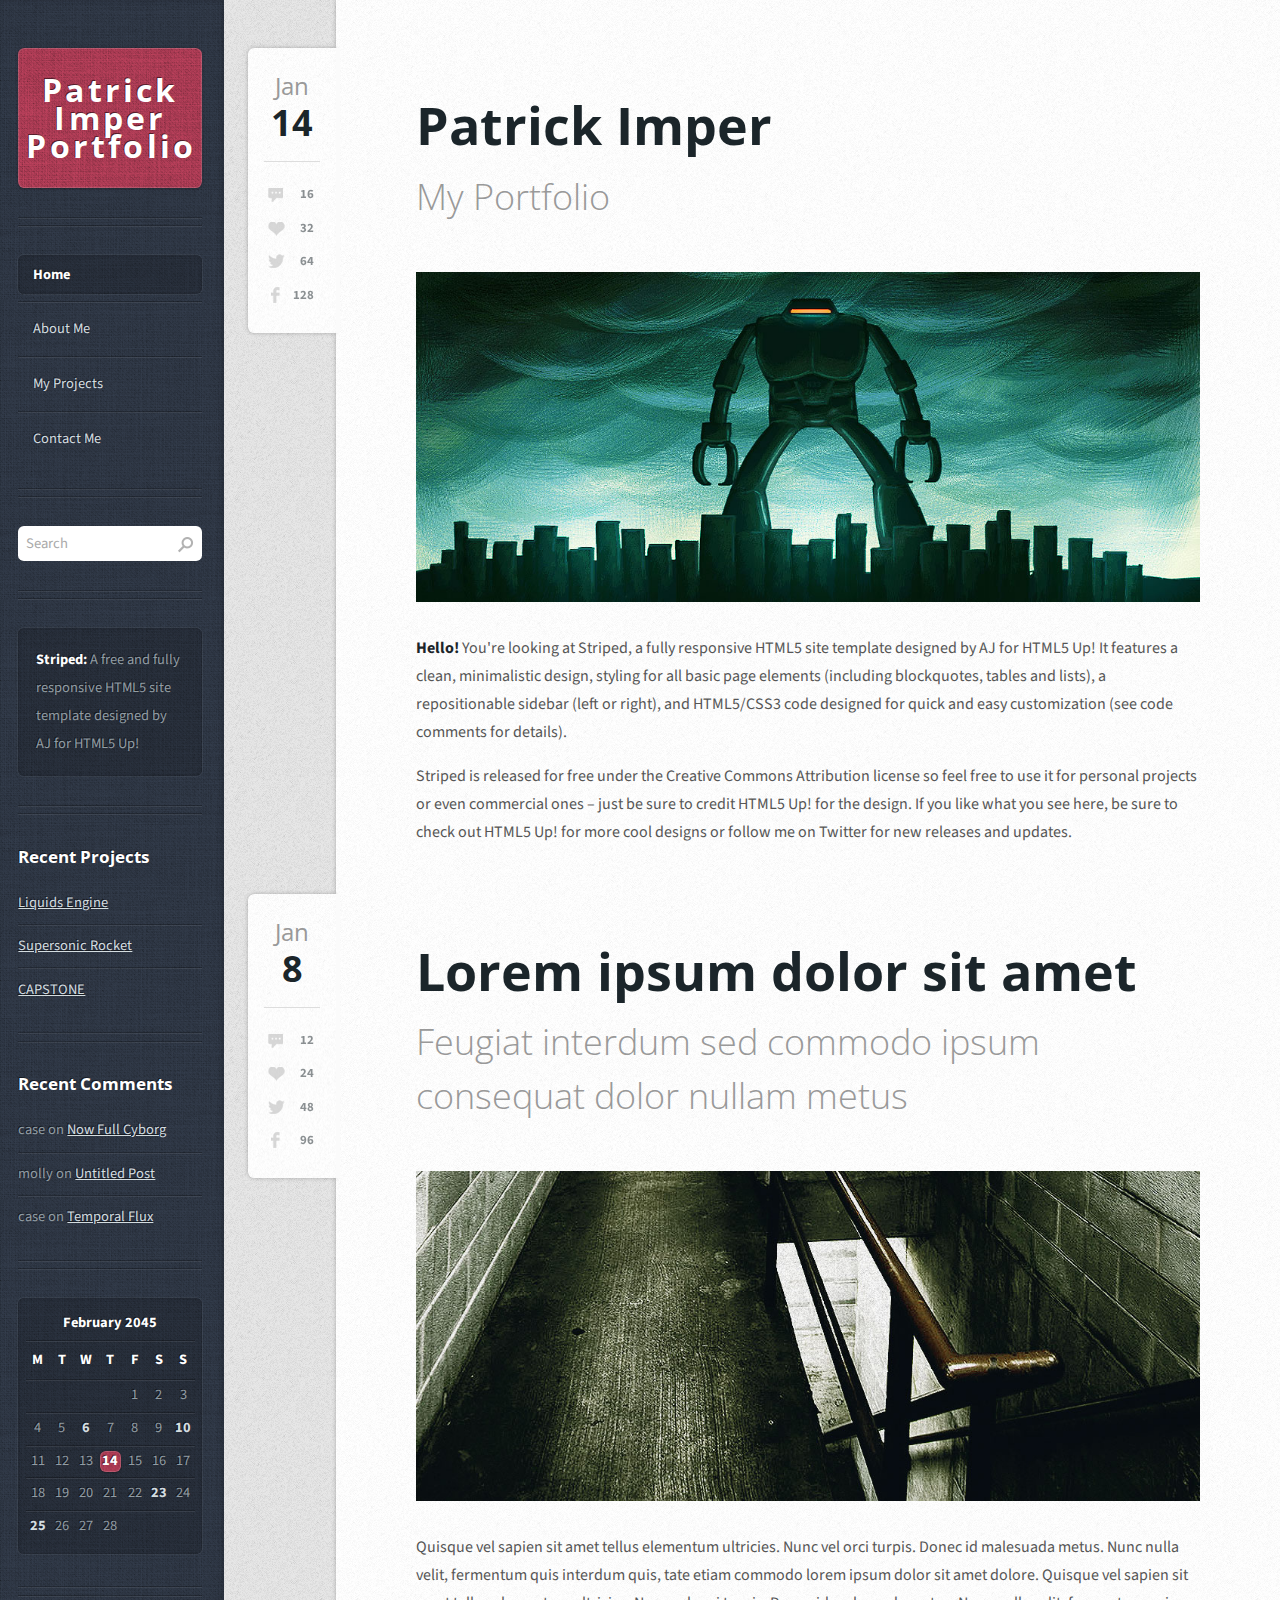
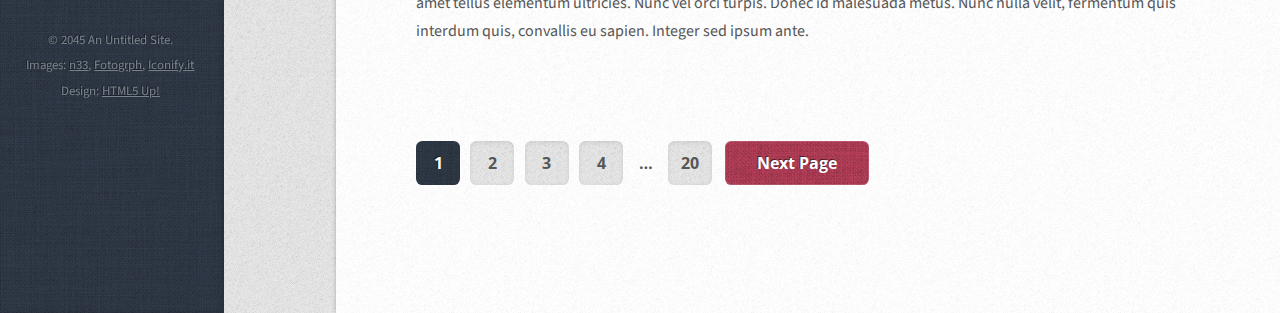
==== commit 1a4070f1: "a" ====
--- a/index.html
+++ b/index.html
@@ -1,7 +1,7 @@
 <!DOCTYPE HTML>
 <html>
 <head>
-<title>Striped</title>
+<title>Patrick Imper Portfolio</title>
 <meta charset="utf-8">
 <link href="http://fonts.googleapis.com/css?family=Source+Sans+Pro:400,400italic,700|Open+Sans+Condensed:300,700" rel="stylesheet">
 <script src="js/jquery-1.8.3.min.js"></script>
@@ -16,14 +16,20 @@
 <link rel="stylesheet" href="css/style-1200px.css">
 </noscript>
 </head>
+
 <body class="left-sidebar">
+
 <div id="wrapper">
+
   <div id="content" class="mobileUI-main-content">
+
     <div id="content-inner">
+      <!-- Post 1-->
       <article class="is-post is-post-excerpt">
         <header>
-          <h2><a href="#">Welcome to Striped</a></h2>
-          <span class="byline">A free, fully responsive HTML5 site template by AJ for HTML5 Up!</span> </header>
+          <h2><a href="#">Patrick Imper</a></h2>
+          <span class="byline">My Portfolio</span> </header>
+
         <div class="info"> <span class="date"><span class="month">Jan<span>uary</span></span> <span class="day">14</span><span class="year">, 2045</span></span>
           <ul class="stats">
             <li><a href="#" class="link-icon24 link-icon24-1">16</a></li>
@@ -36,6 +42,8 @@
         <p> <strong>Hello!</strong> You're looking at Striped, a fully responsive HTML5 site template designed by AJ for HTML5 Up! It features a clean, minimalistic design, styling for all basic page elements (including blockquotes, tables and lists), a repositionable sidebar (left or right), and HTML5/CSS3 code designed for quick and easy customization (see code comments for details). </p>
         <p> Striped is released for free under the Creative Commons Attribution license so feel free to use it for personal projects or even commercial ones &ndash; just be sure to credit HTML5 Up! for the design. If you like what you see here, be sure to check out HTML5 Up! for more cool designs or follow me on Twitter for new releases and updates. </p>
       </article>
+
+      <!-- Post 2-->
       <article class="is-post is-post-excerpt">
         <header>
           <h2><a href="#">Lorem ipsum dolor sit amet</a></h2>
@@ -51,46 +59,56 @@
         <a href="#" class="image image-full"><img src="images/fotogrph-dark-stairwell.jpg" alt=""></a>
         <p> Quisque vel sapien sit amet tellus elementum ultricies. Nunc vel orci turpis. Donec id malesuada metus. Nunc nulla velit, fermentum quis interdum quis, tate etiam commodo lorem ipsum dolor sit amet dolore. Quisque vel sapien sit amet tellus elementum ultricies. Nunc vel orci turpis. Donec id malesuada metus. Nunc nulla velit, fermentum quis interdum quis, convallis eu sapien. Integer sed ipsum ante. </p>
       </article>
+
+      <!-- Bottom of Page Button-->
       <div class="pager">
         <!--<a href="#" class="button previous">Previous Page</a>-->
         <div class="pages"> <a href="#" class="active">1</a> <a href="#">2</a> <a href="#">3</a> <a href="#">4</a> <span>&hellip;</span> <a href="#">20</a> </div>
-        <a href="#" class="button next">Next Page</a> </div>
+        <a href="#" class="button next">Next Page</a> 
+      </div>
+
     </div>
   </div>
+
   <div id="sidebar">
     <div id="logo">
-      <h1 class="mobileUI-site-name">STRIPED</h1>
+      <h1 class="mobileUI-site-name">Patrick Imper Portfolio</h1>
     </div>
+    <!-- Left Side Nav Bar -->
     <nav id="nav" class="mobileUI-site-nav">
       <ul>
-        <li class="current_page_item"><a href="#">Latest Post</a></li>
-        <li><a href="#">Archives</a></li>
+        <li class="current_page_item"><a href="#">Home</a></li>
         <li><a href="#">About Me</a></li>
+        <li><a href="#">My Projects</a></li>
         <li><a href="#">Contact Me</a></li>
       </ul>
     </nav>
+    <!-- Word Search -->
     <section class="is-search is-first">
       <form method="post" action="#">
         <input type="text" class="text" name="search" placeholder="Search">
       </form>
     </section>
+
+    <!-- Below Search Text Box -->
     <section class="is-text-style1">
       <div class="inner">
         <p> <strong>Striped:</strong> A free and fully responsive HTML5 site template designed by AJ for HTML5 Up! </p>
       </div>
     </section>
+    <!-- Recent Projects -->
     <section class="is-recent-posts">
       <header>
-        <h2>Recent Posts</h2>
+        <h2>Recent Projects</h2>
       </header>
       <ul>
-        <li><a href="#">Nothing happened</a></li>
-        <li><a href="#">My Dearest Cthulhu</a></li>
-        <li><a href="#">The Meme Meme</a></li>
-        <li><a href="#">Now Full Cyborg</a></li>
-        <li><a href="#">Temporal Flux</a></li>
+        <li><a href="#">Liquids Engine</a></li>
+        <li><a href="#">Supersonic Rocket</a></li>
+        <li><a href="#">CAPSTONE</a></li>
       </ul>
     </section>
+
+    <!-- IDK What to use this for -->
     <section class="is-recent-comments">
       <header>
         <h2>Recent Comments</h2>
@@ -101,6 +119,8 @@
         <li>case on <a href="#">Temporal Flux</a></li>
       </ul>
     </section>
+
+    <!-- What day is it?-->
     <section class="is-calendar">
       <div class="inner">
         <table>
@@ -163,6 +183,8 @@
         </table>
       </div>
     </section>
+    
+    <!-- Copyright -->
     <div id="copyright">
       <p> &copy; 2045 An Untitled Site.<br>
         Images: <a href="http://n33.co">n33</a>, <a href="http://fotogrph.com">Fotogrph</a>, <a href="http://iconify.it">Iconify.it</a> Design: <a href="http://html5up.net/">HTML5 Up!</a> </p>
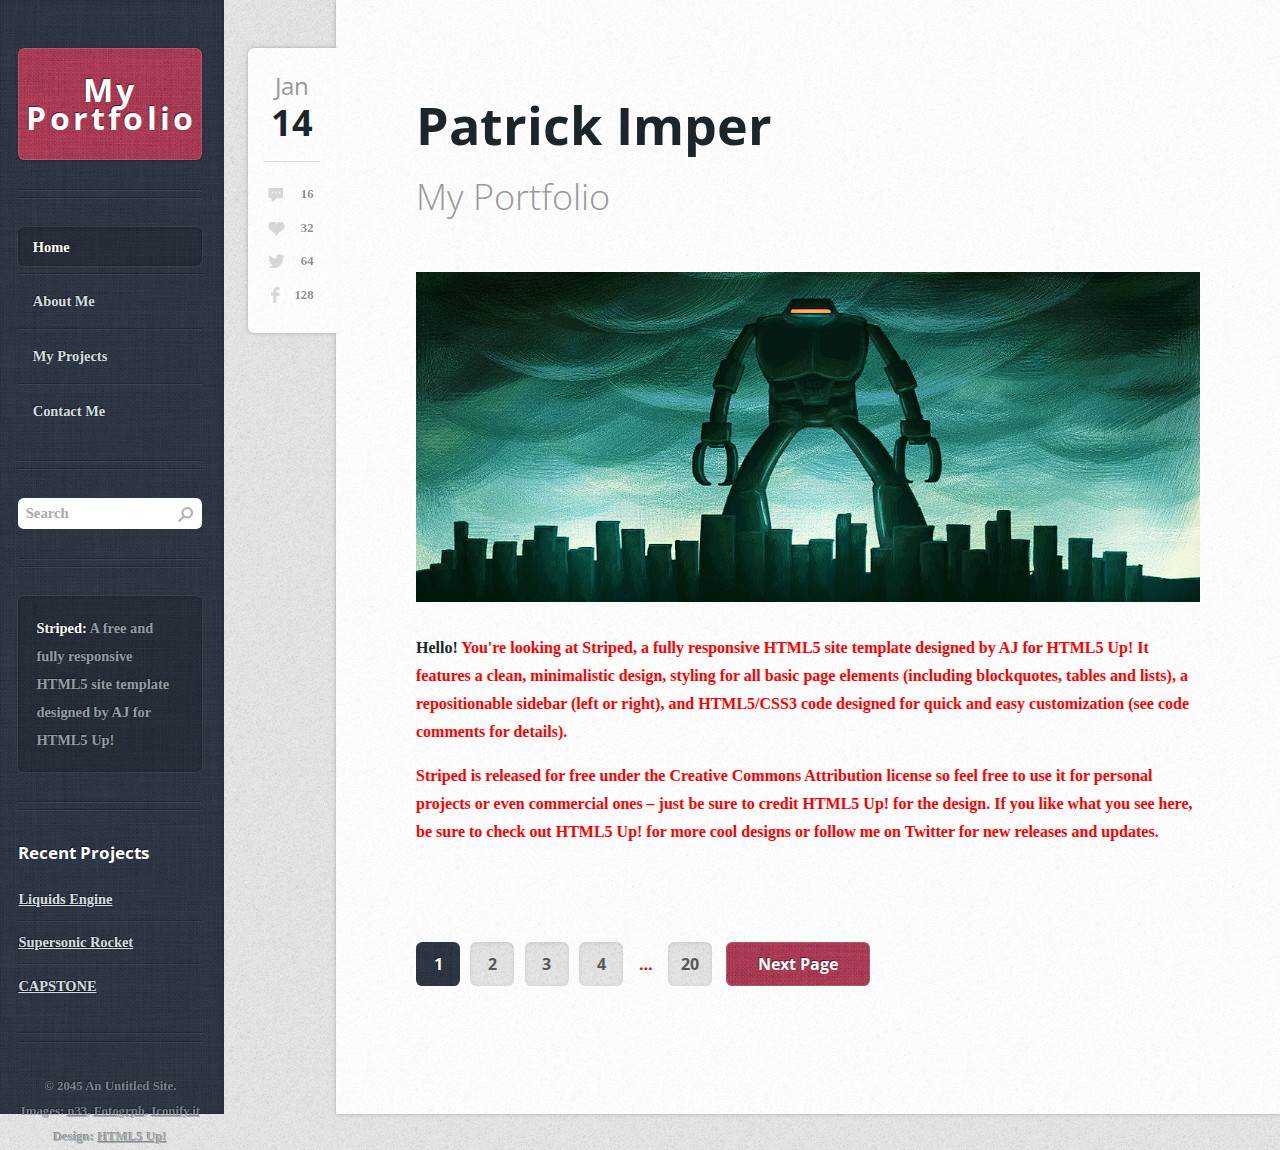
==== commit 229703fe: "aaa" ====
--- a/index.html
+++ b/index.html
@@ -30,6 +30,7 @@
           <h2><a href="#">Patrick Imper</a></h2>
           <span class="byline">My Portfolio</span> </header>
 
+          <!-- Maybe get rid of, icons above post-->
         <div class="info"> <span class="date"><span class="month">Jan<span>uary</span></span> <span class="day">14</span><span class="year">, 2045</span></span>
           <ul class="stats">
             <li><a href="#" class="link-icon24 link-icon24-1">16</a></li>
@@ -41,23 +42,6 @@
         <a href="#" class="image image-full"><img src="images/n33-robot-invader.jpg" alt=""></a>
         <p> <strong>Hello!</strong> You're looking at Striped, a fully responsive HTML5 site template designed by AJ for HTML5 Up! It features a clean, minimalistic design, styling for all basic page elements (including blockquotes, tables and lists), a repositionable sidebar (left or right), and HTML5/CSS3 code designed for quick and easy customization (see code comments for details). </p>
         <p> Striped is released for free under the Creative Commons Attribution license so feel free to use it for personal projects or even commercial ones &ndash; just be sure to credit HTML5 Up! for the design. If you like what you see here, be sure to check out HTML5 Up! for more cool designs or follow me on Twitter for new releases and updates. </p>
-      </article>
-
-      <!-- Post 2-->
-      <article class="is-post is-post-excerpt">
-        <header>
-          <h2><a href="#">Lorem ipsum dolor sit amet</a></h2>
-          <span class="byline">Feugiat interdum sed commodo ipsum consequat dolor nullam metus</span> </header>
-        <div class="info"> <span class="date"><span class="month">Jan<span>uary</span></span> <span class="day">8</span><span class="year">, 2045</span></span>
-          <ul class="stats">
-            <li><a href="#" class="link-icon24 link-icon24-1">12</a></li>
-            <li><a href="#" class="link-icon24 link-icon24-2">24</a></li>
-            <li><a href="#" class="link-icon24 link-icon24-3">48</a></li>
-            <li><a href="#" class="link-icon24 link-icon24-4">96</a></li>
-          </ul>
-        </div>
-        <a href="#" class="image image-full"><img src="images/fotogrph-dark-stairwell.jpg" alt=""></a>
-        <p> Quisque vel sapien sit amet tellus elementum ultricies. Nunc vel orci turpis. Donec id malesuada metus. Nunc nulla velit, fermentum quis interdum quis, tate etiam commodo lorem ipsum dolor sit amet dolore. Quisque vel sapien sit amet tellus elementum ultricies. Nunc vel orci turpis. Donec id malesuada metus. Nunc nulla velit, fermentum quis interdum quis, convallis eu sapien. Integer sed ipsum ante. </p>
       </article>
 
       <!-- Bottom of Page Button-->
@@ -72,15 +56,15 @@
 
   <div id="sidebar">
     <div id="logo">
-      <h1 class="mobileUI-site-name">Patrick Imper Portfolio</h1>
+      <h1 class="mobileUI-site-name">My Portfolio</h1>
     </div>
     <!-- Left Side Nav Bar -->
     <nav id="nav" class="mobileUI-site-nav">
       <ul>
-        <li class="current_page_item"><a href="#">Home</a></li>
-        <li><a href="#">About Me</a></li>
-        <li><a href="#">My Projects</a></li>
-        <li><a href="#">Contact Me</a></li>
+        <li class="current_page_item"><a href="index.html">Home</a></li>
+        <li><a href="aboutme.html">About Me</a></li>
+        <li><a href="myprojects.html">My Projects</a></li>
+        <li><a href="contactme.html">Contact Me</a></li>
       </ul>
     </nav>
     <!-- Word Search -->
@@ -107,8 +91,7 @@
         <li><a href="#">CAPSTONE</a></li>
       </ul>
     </section>
-
-    <!-- IDK What to use this for -->
+    <!--
     <section class="is-recent-comments">
       <header>
         <h2>Recent Comments</h2>
@@ -120,7 +103,6 @@
       </ul>
     </section>
 
-    <!-- What day is it?-->
     <section class="is-calendar">
       <div class="inner">
         <table>
@@ -183,7 +165,8 @@
         </table>
       </div>
     </section>
-    
+    -->
+
     <!-- Copyright -->
     <div id="copyright">
       <p> &copy; 2045 An Untitled Site.<br>
--- a/css/style.css
+++ b/css/style.css
@@ -19,9 +19,10 @@
 
 	body, input, textarea
 	{
-		font-family: 'Source Sans Pro', sans-serif;
-		font-weight: 400;
-		color: #565656;
+		font-family: 'Times New Roman', Times, serif;
+		font-weight: 700;
+		/*color: #565656;*/
+		color: #ff0000;
 	}
 
 	body
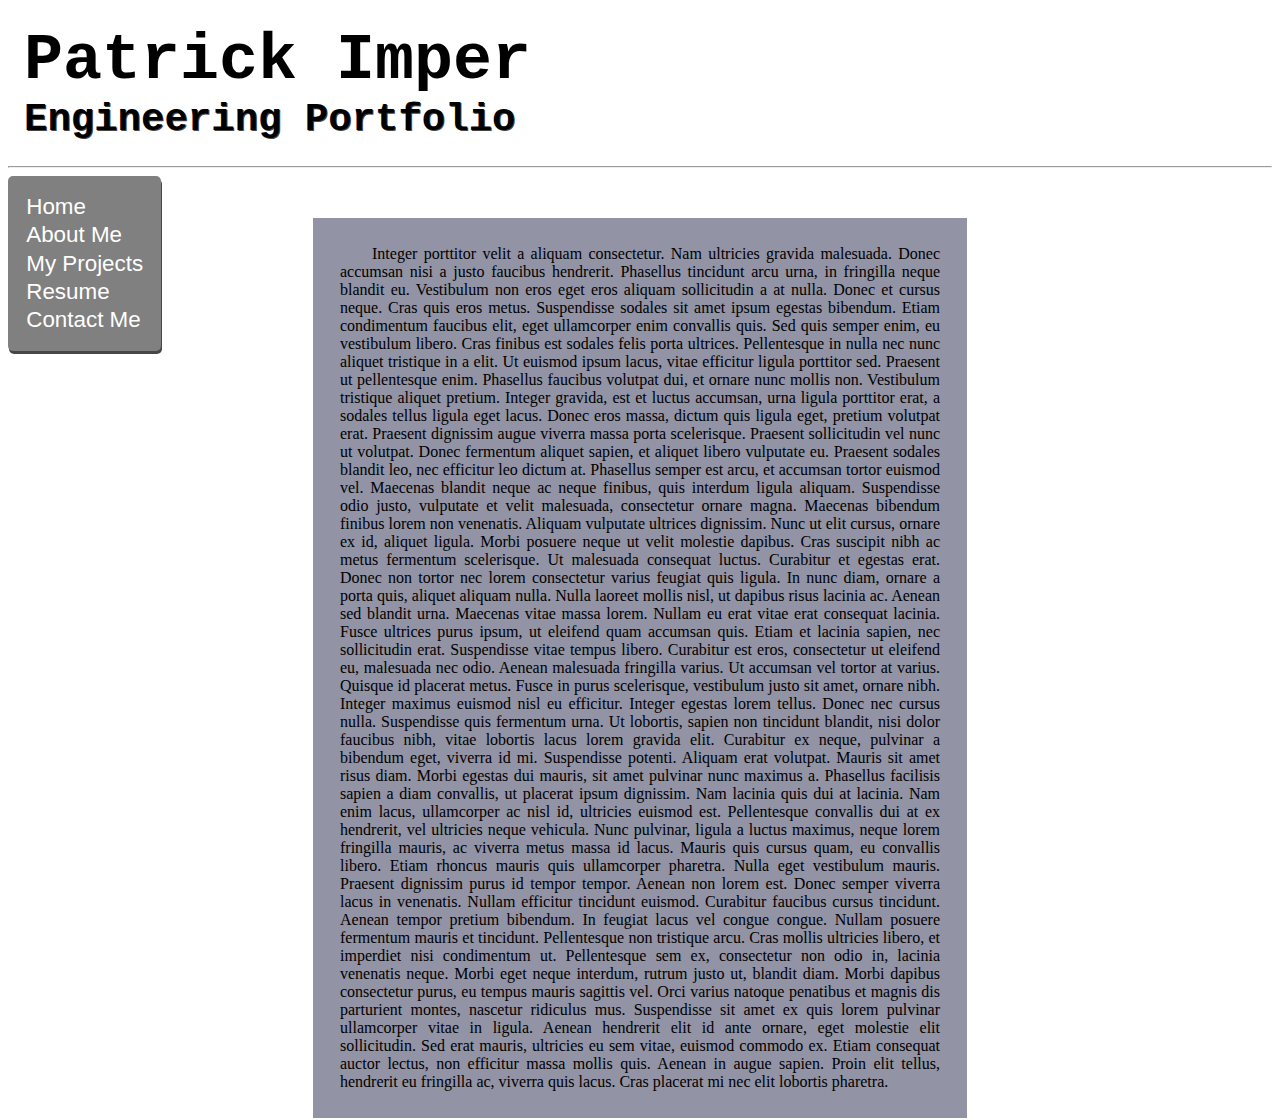
==== commit 44efdcf6: "a" ====
--- a/index.html
+++ b/index.html
@@ -1,178 +1,37 @@
-<!DOCTYPE HTML>
+<!DOCTYPE html>
 <html>
-<head>
-<title>Patrick Imper Portfolio</title>
-<meta charset="utf-8">
-<link href="http://fonts.googleapis.com/css?family=Source+Sans+Pro:400,400italic,700|Open+Sans+Condensed:300,700" rel="stylesheet">
-<script src="js/jquery-1.8.3.min.js"></script>
-<script src="css/5grid/init.js?use=mobile,desktop,1200px,1000px&amp;mobileUI=1&amp;mobileUI.theme=none"></script>
-<noscript>
-<link rel="stylesheet" href="css/5grid/core.css">
-<link rel="stylesheet" href="css/5grid/core-desktop.css">
-<link rel="stylesheet" href="css/5grid/core-1200px.css">
-<link rel="stylesheet" href="css/5grid/core-noscript.css">
-<link rel="stylesheet" href="css/style.css">
-<link rel="stylesheet" href="css/style-desktop.css">
-<link rel="stylesheet" href="css/style-1200px.css">
-</noscript>
-</head>
+  <head>
+    <meta charset="UTF-8">
+    <meta http-equiv="X-UA-Compatible" content="IE=edge">
+    <meta name="viewport" content="width=device-width, initial-scale=1.0">
+    <title> Patrick Imper Portfolio </title>
+    <link rel="stylesheet" href="style.css">
+  </head>
 
-<body class="left-sidebar">
+  <body id = "content">
+     <header id = "header-text">
+      <h1>Patrick Imper</h1>
+      <h3>Engineering Portfolio</h3>
+     </header> 
 
-<div id="wrapper">
+     <hr>
+     
+     <section id = "left_side">
+        <div id ="nav">
+          <p><a href = "index.html">Home</a></p>
+          <p><a href = "aboutme.html">About Me</a></p>
+          <p><a href = "myprojects.html">My Projects</a></p>
+          <p><a href = "./assets/PatrickImperResume.pdf">Resume</a></p>
+          <p><a href = "contactme.html">Contact Me</a></p>
+        </div>
+      </section>
 
-  <div id="content" class="mobileUI-main-content">
-
-    <div id="content-inner">
-      <!-- Post 1-->
-      <article class="is-post is-post-excerpt">
-        <header>
-          <h2><a href="#">Patrick Imper</a></h2>
-          <span class="byline">My Portfolio</span> </header>
-
-          <!-- Maybe get rid of, icons above post-->
-        <div class="info"> <span class="date"><span class="month">Jan<span>uary</span></span> <span class="day">14</span><span class="year">, 2045</span></span>
-          <ul class="stats">
-            <li><a href="#" class="link-icon24 link-icon24-1">16</a></li>
-            <li><a href="#" class="link-icon24 link-icon24-2">32</a></li>
-            <li><a href="#" class="link-icon24 link-icon24-3">64</a></li>
-            <li><a href="#" class="link-icon24 link-icon24-4">128</a></li>
-          </ul>
+      <section id = "center-side">
+        <div id = "text-content">
+          <p>
+          Integer porttitor velit a aliquam consectetur. Nam ultricies gravida malesuada. Donec accumsan nisi a justo faucibus hendrerit. Phasellus tincidunt arcu urna, in fringilla neque blandit eu. Vestibulum non eros eget eros aliquam sollicitudin a at nulla. Donec et cursus neque. Cras quis eros metus. Suspendisse sodales sit amet ipsum egestas bibendum. Etiam condimentum faucibus elit, eget ullamcorper enim convallis quis. Sed quis semper enim, eu vestibulum libero. Cras finibus est sodales felis porta ultrices. Pellentesque in nulla nec nunc aliquet tristique in a elit. Ut euismod ipsum lacus, vitae efficitur ligula porttitor sed. Praesent ut pellentesque enim. Phasellus faucibus volutpat dui, et ornare nunc mollis non. Vestibulum tristique aliquet pretium. Integer gravida, est et luctus accumsan, urna ligula porttitor erat, a sodales tellus ligula eget lacus. Donec eros massa, dictum quis ligula eget, pretium volutpat erat. Praesent dignissim augue viverra massa porta scelerisque. Praesent sollicitudin vel nunc ut volutpat. Donec fermentum aliquet sapien, et aliquet libero vulputate eu. Praesent sodales blandit leo, nec efficitur leo dictum at. Phasellus semper est arcu, et accumsan tortor euismod vel. Maecenas blandit neque ac neque finibus, quis interdum ligula aliquam. Suspendisse odio justo, vulputate et velit malesuada, consectetur ornare magna. Maecenas bibendum finibus lorem non venenatis. Aliquam vulputate ultrices dignissim. Nunc ut elit cursus, ornare ex id, aliquet ligula. Morbi posuere neque ut velit molestie dapibus. Cras suscipit nibh ac metus fermentum scelerisque. Ut malesuada consequat luctus. Curabitur et egestas erat. Donec non tortor nec lorem consectetur varius feugiat quis ligula. In nunc diam, ornare a porta quis, aliquet aliquam nulla. Nulla laoreet mollis nisl, ut dapibus risus lacinia ac. Aenean sed blandit urna. Maecenas vitae massa lorem. Nullam eu erat vitae erat consequat lacinia. Fusce ultrices purus ipsum, ut eleifend quam accumsan quis. Etiam et lacinia sapien, nec sollicitudin erat. Suspendisse vitae tempus libero. Curabitur est eros, consectetur ut eleifend eu, malesuada nec odio. Aenean malesuada fringilla varius. Ut accumsan vel tortor at varius. Quisque id placerat metus. Fusce in purus scelerisque, vestibulum justo sit amet, ornare nibh. Integer maximus euismod nisl eu efficitur. Integer egestas lorem tellus. Donec nec cursus nulla. Suspendisse quis fermentum urna. Ut lobortis, sapien non tincidunt blandit, nisi dolor faucibus nibh, vitae lobortis lacus lorem gravida elit. Curabitur ex neque, pulvinar a bibendum eget, viverra id mi. Suspendisse potenti. Aliquam erat volutpat. Mauris sit amet risus diam. Morbi egestas dui mauris, sit amet pulvinar nunc maximus a. Phasellus facilisis sapien a diam convallis, ut placerat ipsum dignissim. Nam lacinia quis dui at lacinia. Nam enim lacus, ullamcorper ac nisl id, ultricies euismod est. Pellentesque convallis dui at ex hendrerit, vel ultricies neque vehicula. Nunc pulvinar, ligula a luctus maximus, neque lorem fringilla mauris, ac viverra metus massa id lacus. Mauris quis cursus quam, eu convallis libero. Etiam rhoncus mauris quis ullamcorper pharetra. Nulla eget vestibulum mauris. Praesent dignissim purus id tempor tempor. Aenean non lorem est. Donec semper viverra lacus in venenatis. Nullam efficitur tincidunt euismod. Curabitur faucibus cursus tincidunt. Aenean tempor pretium bibendum. In feugiat lacus vel congue congue. Nullam posuere fermentum mauris et tincidunt. Pellentesque non tristique arcu. Cras mollis ultricies libero, et imperdiet nisi condimentum ut. Pellentesque sem ex, consectetur non odio in, lacinia venenatis neque. Morbi eget neque interdum, rutrum justo ut, blandit diam. Morbi dapibus consectetur purus, eu tempus mauris sagittis vel. Orci varius natoque penatibus et magnis dis parturient montes, nascetur ridiculus mus. Suspendisse sit amet ex quis lorem pulvinar ullamcorper vitae in ligula. Aenean hendrerit elit id ante ornare, eget molestie elit sollicitudin. Sed erat mauris, ultricies eu sem vitae, euismod commodo ex. Etiam consequat auctor lectus, non efficitur massa mollis quis. Aenean in augue sapien. Proin elit tellus, hendrerit eu fringilla ac, viverra quis lacus. Cras placerat mi nec elit lobortis pharetra.
+          </p>
         </div>
-        <a href="#" class="image image-full"><img src="images/n33-robot-invader.jpg" alt=""></a>
-        <p> <strong>Hello!</strong> You're looking at Striped, a fully responsive HTML5 site template designed by AJ for HTML5 Up! It features a clean, minimalistic design, styling for all basic page elements (including blockquotes, tables and lists), a repositionable sidebar (left or right), and HTML5/CSS3 code designed for quick and easy customization (see code comments for details). </p>
-        <p> Striped is released for free under the Creative Commons Attribution license so feel free to use it for personal projects or even commercial ones &ndash; just be sure to credit HTML5 Up! for the design. If you like what you see here, be sure to check out HTML5 Up! for more cool designs or follow me on Twitter for new releases and updates. </p>
-      </article>
-
-      <!-- Bottom of Page Button-->
-      <div class="pager">
-        <!--<a href="#" class="button previous">Previous Page</a>-->
-        <div class="pages"> <a href="#" class="active">1</a> <a href="#">2</a> <a href="#">3</a> <a href="#">4</a> <span>&hellip;</span> <a href="#">20</a> </div>
-        <a href="#" class="button next">Next Page</a> 
-      </div>
-
-    </div>
-  </div>
-
-  <div id="sidebar">
-    <div id="logo">
-      <h1 class="mobileUI-site-name">My Portfolio</h1>
-    </div>
-    <!-- Left Side Nav Bar -->
-    <nav id="nav" class="mobileUI-site-nav">
-      <ul>
-        <li class="current_page_item"><a href="index.html">Home</a></li>
-        <li><a href="aboutme.html">About Me</a></li>
-        <li><a href="myprojects.html">My Projects</a></li>
-        <li><a href="contactme.html">Contact Me</a></li>
-      </ul>
-    </nav>
-    <!-- Word Search -->
-    <section class="is-search is-first">
-      <form method="post" action="#">
-        <input type="text" class="text" name="search" placeholder="Search">
-      </form>
-    </section>
-
-    <!-- Below Search Text Box -->
-    <section class="is-text-style1">
-      <div class="inner">
-        <p> <strong>Striped:</strong> A free and fully responsive HTML5 site template designed by AJ for HTML5 Up! </p>
-      </div>
-    </section>
-    <!-- Recent Projects -->
-    <section class="is-recent-posts">
-      <header>
-        <h2>Recent Projects</h2>
-      </header>
-      <ul>
-        <li><a href="#">Liquids Engine</a></li>
-        <li><a href="#">Supersonic Rocket</a></li>
-        <li><a href="#">CAPSTONE</a></li>
-      </ul>
-    </section>
-    <!--
-    <section class="is-recent-comments">
-      <header>
-        <h2>Recent Comments</h2>
-      </header>
-      <ul>
-        <li>case on <a href="#">Now Full Cyborg</a></li>
-        <li>molly on <a href="#">Untitled Post</a></li>
-        <li>case on <a href="#">Temporal Flux</a></li>
-      </ul>
-    </section>
-
-    <section class="is-calendar">
-      <div class="inner">
-        <table>
-          <caption>
-          February 2045
-          </caption>
-          <thead>
-            <tr>
-              <th scope="col" title="Monday">M</th>
-              <th scope="col" title="Tuesday">T</th>
-              <th scope="col" title="Wednesday">W</th>
-              <th scope="col" title="Thursday">T</th>
-              <th scope="col" title="Friday">F</th>
-              <th scope="col" title="Saturday">S</th>
-              <th scope="col" title="Sunday">S</th>
-            </tr>
-          </thead>
-          <tbody>
-            <tr>
-              <td colspan="4" class="pad"><span>&nbsp;</span></td>
-              <td><span>1</span></td>
-              <td><span>2</span></td>
-              <td><span>3</span></td>
-            </tr>
-            <tr>
-              <td><span>4</span></td>
-              <td><span>5</span></td>
-              <td><a href="#">6</a></td>
-              <td><span>7</span></td>
-              <td><span>8</span></td>
-              <td><span>9</span></td>
-              <td><a href="#">10</a></td>
-            </tr>
-            <tr>
-              <td><span>11</span></td>
-              <td><span>12</span></td>
-              <td><span>13</span></td>
-              <td class="today"><a href="#">14</a></td>
-              <td><span>15</span></td>
-              <td><span>16</span></td>
-              <td><span>17</span></td>
-            </tr>
-            <tr>
-              <td><span>18</span></td>
-              <td><span>19</span></td>
-              <td><span>20</span></td>
-              <td><span>21</span></td>
-              <td><span>22</span></td>
-              <td><a href="#">23</a></td>
-              <td><span>24</span></td>
-            </tr>
-            <tr>
-              <td><a href="#">25</a></td>
-              <td><span>26</span></td>
-              <td><span>27</span></td>
-              <td><span>28</span></td>
-              <td class="pad" colspan="3"><span>&nbsp;</span></td>
-            </tr>
-          </tbody>
-        </table>
-      </div>
-    </section>
-    -->
-
-    <!-- Copyright -->
-    <div id="copyright">
-      <p> &copy; 2045 An Untitled Site.<br>
-        Images: <a href="http://n33.co">n33</a>, <a href="http://fotogrph.com">Fotogrph</a>, <a href="http://iconify.it">Iconify.it</a> Design: <a href="http://html5up.net/">HTML5 Up!</a> </p>
-    </div>
-  </div>
-</div>
-</body>
-</html>+      </section>
+  </body>
+</html>
--- a/style.css
+++ b/style.css
@@ -0,0 +1,134 @@
+body{
+    background: #ffffff;
+    }  
+
+#content{
+}
+
+#header-text{
+    box-sizing: border-box;
+    overflow: hidden;
+    width: 100%;
+    height: 10%;
+    height: fit-content;
+    padding: 1em;
+    justify-content: space-between;
+}
+
+#header-text h1{
+    font-size: 5em;
+    font-family: monospace;
+    text-shadow: 2px 2px white;
+    margin: auto;
+}
+
+#header-text h3{
+    font-size: 3em;
+    font-family: monospace;
+    text-shadow: 1px 1px #494646;
+    margin: auto;
+}
+
+#left_side{
+    box-sizing: border-box;
+    float: left;
+    height: 100vh;
+    width: auto;
+}
+
+#nav{
+    box-sizing: border-box;
+    background: gray;
+    border-radius: 5px;
+    padding: 1em;
+    box-shadow: 1px 3px #494646;
+}
+
+#nav p{
+    font-size: 1.4em;
+    font-family: sans-serif;
+    color: white;
+    margin: 0.1em;
+}
+
+#nav a{
+    color: rgb(255, 255, 255);
+    text-decoration: none;
+}
+
+#nav a:hover{
+    color: rgb(68, 68, 68);
+    text-shadow:1px 1px black ;
+}
+
+#center-side{
+    box-sizing: border-box;
+    height: 50vh;
+    width: auto;
+ }   
+
+#text-content{
+
+ }
+
+#text-content p{
+    max-width: 600px;
+    font-size: 1em;
+    text-align: justify;
+    text-indent: 2em;
+    background: #9293a5;
+    padding: 27px;
+    margin: 50px auto;
+}
+
+#project-content{
+
+}
+
+#project-content .single-project{
+    float: left;
+}
+
+#project-content .single-project .project-name{
+    position: absolute;
+    font-size: 1.5em;
+    font-family: 'Courier New', Courier, monospace;
+    font-weight: 600;
+    margin-top: -55px;
+    margin-left: 20px;
+    text-shadow:  -1px -1px #ffffff;
+    max-width: 300px;
+    overflow: hidden;
+    text-overflow: ellipsis;
+    white-space: nowrap;
+}
+
+#project-content .single-project a:hover{
+    opacity: 70%;
+}
+
+#project-content .single-project a:hover + p{
+    position: absolute;
+    padding: auto;
+    text-align: center;
+    word-wrap: break-all;
+    white-space: normal;
+    max-width: 280px;
+    margin-top: -150px;
+    margin-left: 30px;
+    overflow: visible;
+    color: black;
+    z-index: unset;
+}
+
+#project-content .single-project img{
+    width: 300px;
+    height: 220px;
+    object-fit: cover;
+    margin: 1em;
+    box-shadow: 5px 2px #494646;
+}
+
+
+
+
